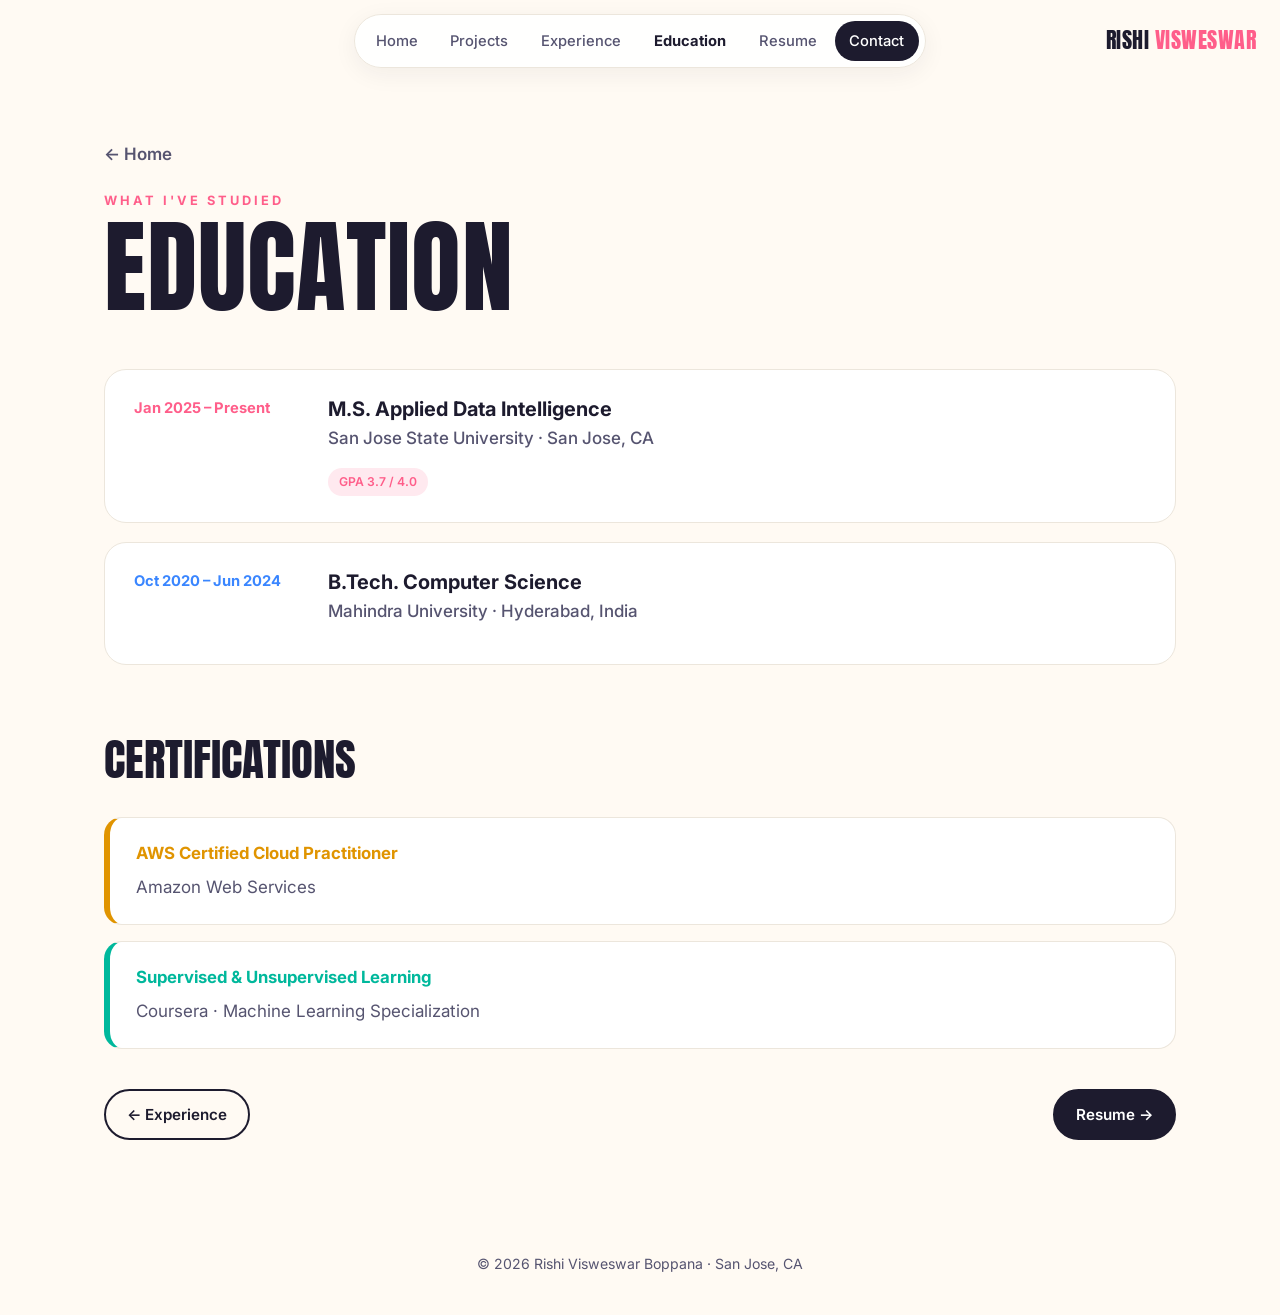
==== education.html @ 84bcfd7d "Add multi-page site: education, experience, project pages, shared styles and script Co-Authored-By: " ====
<!DOCTYPE html>
<html lang="en">
<head>
  <meta charset="UTF-8" />
  <meta name="viewport" content="width=device-width, initial-scale=1.0" />
  <title>Education · Rishi Visweswar</title>
  <link rel="preconnect" href="https://fonts.googleapis.com" />
  <link rel="preconnect" href="https://fonts.gstatic.com" crossorigin />
  <link href="https://fonts.googleapis.com/css2?family=Anton&family=Inter:wght@400;500;600;700&display=swap" rel="stylesheet" />
  <link rel="stylesheet" href="style.css" />
</head>
<body>
<main class="wrap">
  <section class="page-head">
    <a class="back" href="index.html">← Home</a>
    <p class="eyebrow">What I've studied</p>
    <h1 class="big">Education</h1>
  </section>

  <section class="sec" style="padding-top:1rem">
    <div class="tl">
      <article class="role c-pink fi">
        <div class="when">Jan 2025 – Present</div>
        <div>
          <h3>M.S. Applied Data Intelligence</h3>
          <p class="org">San Jose State University · San Jose, CA</p>
          <div class="chips"><span class="chip">GPA 3.7 / 4.0</span></div>
        </div>
      </article>
      <article class="role c-blue fi">
        <div class="when">Oct 2020 – Jun 2024</div>
        <div>
          <h3>B.Tech. Computer Science</h3>
          <p class="org">Mahindra University · Hyderabad, India</p>
        </div>
      </article>
    </div>
  </section>

  <section class="sec" style="padding-top:0">
    <h2 class="h2 fi" style="font-size:clamp(2rem,4vw,2.8rem)">Certifications</h2>
    <div class="blocks">
      <div class="block c-amber fi"><h3>AWS Certified Cloud Practitioner</h3><p>Amazon Web Services</p></div>
      <div class="block c-teal fi"><h3>Supervised &amp; Unsupervised Learning</h3><p>Coursera · Machine Learning Specialization</p></div>
    </div>
    <div class="next-row">
      <a class="btn btn-line" href="experience.html">← Experience</a>
      <a class="btn btn-dark" href="resume.html">Resume →</a>
    </div>
  </section>
</main>
<script src="site.js"></script>
</body>
</html>
---- style.css ----
*, *::before, *::after { box-sizing: border-box; margin: 0; padding: 0; }
:root {
  --bg: #fffaf3; --card: #ffffff; --ink: #1d1b2e; --sub: #565470; --line: #ece6dc;
  --violet: #6c5ce7; --violet-l: #efecff;
  --pink:   #ff5e8a; --pink-l:   #ffe9ef;
  --amber:  #ffb020; --amber-l:  #fff3da;
  --teal:   #00b89c; --teal-l:   #dcf7f1;
  --blue:   #3a86ff; --blue-l:   #e4efff;
  --green:  #22c55e;
  --display: 'Anton', 'Impact', sans-serif;
  --r: 22px;
}
html { scroll-behavior: smooth; }
body { font-family: 'Inter', system-ui, -apple-system, sans-serif; background: var(--bg); color: var(--ink); line-height: 1.65; font-size: 17px; -webkit-font-smoothing: antialiased; }
a { color: inherit; }
img { max-width: 100%; }
.wrap { max-width: 1120px; margin: 0 auto; padding: 0 1.5rem; }
:focus-visible { outline: 3px solid var(--violet); outline-offset: 3px; border-radius: 6px; }

/* ── Header ── */
.site-head { position: fixed; inset: 0 0 auto 0; z-index: 50; padding: 14px 1.5rem; display: flex; justify-content: center; pointer-events: none; }
.pill { pointer-events: auto; display: flex; align-items: center; gap: .25rem; background: rgba(255,255,255,.9); backdrop-filter: blur(14px); -webkit-backdrop-filter: blur(14px); border: 1px solid var(--line); border-radius: 999px; padding: 6px; box-shadow: 0 6px 24px rgba(29,27,46,.06); }
.pill a { text-decoration: none; font-size: .92rem; font-weight: 500; color: var(--sub); padding: .5rem .9rem; border-radius: 999px; white-space: nowrap; transition: background .2s, color .2s; }
.pill a:hover { background: var(--violet-l); color: var(--violet); }
.pill a.active { color: var(--ink); font-weight: 700; }
.pill .cta { background: var(--ink); color: #fff; display: inline-flex; align-items: center; gap: .5rem; }
.pill .cta:hover { background: var(--violet); color: #fff; }
.pill .dot { width: 8px; height: 8px; border-radius: 50%; background: var(--green); display: none; box-shadow: 0 0 0 0 rgba(34,197,94,.6); animation: ping 1.6s infinite; }
.scrolled .pill .cta { background: var(--green-bg, #eafbf0); color: #157a3a; }
.scrolled .pill .dot { display: inline-block; }
.brand { pointer-events: auto; position: absolute; right: 1.5rem; top: 50%; transform: translateY(-50%); font-family: var(--display); font-size: 1.35rem; letter-spacing: .5px; text-decoration: none; text-transform: uppercase; }
.brand span { color: var(--pink); }
@keyframes ping { 70% { box-shadow: 0 0 0 8px rgba(34,197,94,0); } 100% { box-shadow: 0 0 0 0 rgba(34,197,94,0); } }

/* ── Hero ── */
.hero { min-height: 100vh; min-height: 100svh; display: grid; grid-template-columns: 1fr auto 1fr; align-items: center; gap: 2rem; padding: 110px 0 60px; }
.big { font-family: var(--display); font-weight: 400; text-transform: uppercase; line-height: .9; font-size: clamp(3.5rem, 9vw, 8.5rem); letter-spacing: 1px; }
.hero-left { text-align: right; }
.hero-left .small { font-family: var(--display); font-size: clamp(1.2rem, 2vw, 1.7rem); text-transform: uppercase; letter-spacing: 1px; color: var(--sub); margin-bottom: .4rem; }
.hero-right .tag { margin-top: 1rem; color: var(--sub); max-width: 22rem; font-size: 1.02rem; }
.grad-text { background: linear-gradient(90deg, var(--violet), var(--pink)); -webkit-background-clip: text; background-clip: text; color: transparent; }
.hero-card { position: relative; width: clamp(220px, 24vw, 320px); aspect-ratio: 3/4; border-radius: 28px; background: linear-gradient(150deg, var(--violet) 0%, var(--pink) 60%, var(--amber) 100%); display: grid; place-items: center; box-shadow: 0 30px 60px -20px rgba(108,92,231,.45); }
.hero-card .mono { font-family: var(--display); color: #fff; font-size: clamp(5rem, 9vw, 8rem); line-height: 1; letter-spacing: 2px; }
.hero-card .orb { position: absolute; border-radius: 50%; }
.orb.o1 { width: 16px; height: 16px; background: var(--teal); top: 22%; left: -8px; }
.orb.o2 { width: 22px; height: 22px; background: var(--blue); top: 12%; right: 14%; opacity: .9; }
.hi { position: absolute; left: -38px; bottom: -34px; width: 104px; height: 104px; border-radius: 50%; background: var(--amber); color: var(--ink); display: grid; place-items: center; font-size: 2.1rem; font-weight: 600; box-shadow: 0 12px 30px rgba(255,176,32,.45); animation: bob 3s ease-in-out infinite; }
@keyframes bob { 50% { transform: translateY(-8px) rotate(-6deg); } }
.hero-btns { display: flex; gap: .7rem; flex-wrap: wrap; margin-top: 1.5rem; }
.btn { display: inline-flex; align-items: center; gap: .45rem; padding: .7rem 1.3rem; border-radius: 999px; font-weight: 600; font-size: .95rem; text-decoration: none; border: 2px solid var(--ink); transition: transform .2s, background .2s, color .2s; }
.btn:hover { transform: translateY(-2px); }
.btn-dark { background: var(--ink); color: #fff; }
.btn-dark:hover { background: var(--violet); border-color: var(--violet); }
.btn-line { background: transparent; }
.btn-line:hover { background: var(--ink); color: #fff; }

/* ── Sections ── */
.sec { padding: 4.5rem 0; }
.eyebrow { font-weight: 700; font-size: .8rem; letter-spacing: 3px; text-transform: uppercase; color: var(--pink); margin-bottom: .6rem; }
.h2 { font-family: var(--display); font-weight: 400; text-transform: uppercase; font-size: clamp(2.4rem, 5vw, 3.6rem); line-height: 1; margin-bottom: 2.2rem; }

/* ── Project cards ── */
.proj-grid { display: grid; grid-template-columns: repeat(auto-fit, minmax(300px, 1fr)); gap: 1.2rem; }
.pcard { --c: var(--violet); --cl: var(--violet-l); position: relative; display: flex; flex-direction: column; text-decoration: none; background: var(--card); border: 1px solid var(--line); border-radius: var(--r); padding: 1.6rem; overflow: hidden; transition: transform .25s, box-shadow .25s, border-color .25s; }
.pcard::before { content: ''; position: absolute; inset: 0 0 auto 0; height: 6px; background: var(--c, var(--violet)); }
.pcard:hover { transform: translateY(-5px); border-color: var(--c); box-shadow: 0 18px 40px -18px var(--c); }
.pcard .num { font-family: var(--display); font-size: 2.6rem; line-height: 1; color: var(--c); }
.pcard h3 { font-size: 1.2rem; line-height: 1.3; margin: .7rem 0 .45rem; }
.pcard p { color: var(--sub); font-size: .95rem; flex: 1; }
.pcard .more { margin-top: 1.1rem; font-weight: 600; font-size: .9rem; color: var(--c); }
.pcard:hover .more { text-decoration: underline; }
.c-violet { --c: var(--violet); --cl: var(--violet-l); }
.c-pink   { --c: var(--pink);   --cl: var(--pink-l); }
.c-amber  { --c: #e09400;       --cl: var(--amber-l); }
.c-teal   { --c: var(--teal);   --cl: var(--teal-l); }
.c-blue   { --c: var(--blue);   --cl: var(--blue-l); }
.chips { display: flex; flex-wrap: wrap; gap: .4rem; margin-top: 1rem; }
.chip { font-size: .76rem; font-weight: 600; padding: .25rem .7rem; border-radius: 999px; background: var(--cl, var(--violet-l)); color: var(--c, var(--violet)); }

/* ── Big tiles (Experience / Education) ── */
.tiles { display: grid; grid-template-columns: repeat(auto-fit, minmax(280px, 1fr)); gap: 1.2rem; }
.tile { display: flex; justify-content: space-between; align-items: flex-end; min-height: 200px; padding: 1.8rem; border-radius: var(--r); text-decoration: none; color: #fff; transition: transform .25s; }
.tile:hover { transform: translateY(-5px) rotate(-.5deg); }
.tile .t { font-family: var(--display); font-size: clamp(2.2rem, 4vw, 3rem); text-transform: uppercase; line-height: 1; }
.tile .s { opacity: .9; font-size: .95rem; margin-top: .4rem; }
.tile .arrow { font-size: 2rem; line-height: 1; }
.tile-exp { background: linear-gradient(135deg, var(--teal), var(--blue)); }
.tile-edu { background: linear-gradient(135deg, var(--amber), var(--pink)); }

/* ── Contact strip ── */
.contact { background: var(--ink); color: #fff; border-radius: 28px; padding: clamp(2rem, 5vw, 3.5rem); display: flex; flex-wrap: wrap; gap: 1.5rem; align-items: center; justify-content: space-between; }
.contact .big { font-size: clamp(2.2rem, 5vw, 3.6rem); }
.contact .btn { border-color: #fff; color: #fff; }
.contact .btn:hover { background: #fff; color: var(--ink); }
.contact .btn-amber { background: var(--amber); border-color: var(--amber); color: var(--ink); }

footer { text-align: center; color: var(--sub); font-size: .88rem; padding: 2.5rem 1rem; }

/* ── Inner pages ── */
.page-head { padding: 140px 0 2.5rem; }
.page-head .big { font-size: clamp(3rem, 8vw, 6.5rem); }
.page-head .lead { color: var(--sub); font-size: 1.1rem; max-width: 42rem; margin-top: 1rem; }
.back { display: inline-block; margin-bottom: 1.4rem; text-decoration: none; font-weight: 600; color: var(--sub); }
.back:hover { color: var(--violet); }
.meta { display: flex; flex-wrap: wrap; gap: .5rem; margin-top: 1.2rem; }
.meta span { background: var(--card); border: 1px solid var(--line); border-radius: 999px; padding: .35rem .9rem; font-size: .88rem; font-weight: 500; }
.blocks { display: grid; gap: 1rem; }
.block { background: var(--card); border: 1px solid var(--line); border-left: 6px solid var(--c, var(--violet)); border-radius: 18px; padding: 1.4rem 1.6rem; }
.block h3 { font-size: 1.05rem; margin-bottom: .35rem; color: var(--c, var(--violet)); }
.block p { color: var(--sub); }
.next-row { display: flex; justify-content: space-between; flex-wrap: wrap; gap: 1rem; margin-top: 2.5rem; }

/* Timeline (experience) */
.tl { display: grid; gap: 1.2rem; }
.role { background: var(--card); border: 1px solid var(--line); border-radius: var(--r); padding: 1.6rem 1.8rem; display: grid; grid-template-columns: 170px 1fr; gap: 1.5rem; }
.role .when { font-weight: 700; color: var(--c, var(--violet)); font-size: .92rem; }
.role h3 { font-size: 1.25rem; line-height: 1.3; }
.role .org { color: var(--sub); font-weight: 500; margin: .15rem 0 .8rem; }
.role ul { list-style: none; display: grid; gap: .45rem; }
.role li { position: relative; padding-left: 1.2rem; color: var(--sub); font-size: .97rem; }
.role li::before { content: ''; position: absolute; left: 0; top: .62em; width: 7px; height: 7px; border-radius: 50%; background: var(--c, var(--violet)); }

/* Fade in */
.fi { opacity: 0; transform: translateY(18px); transition: opacity .6s ease, transform .6s ease; }
.fi.vis { opacity: 1; transform: none; }

/* ── Responsive ── */
@media (max-width: 900px) {
  .hero { grid-template-columns: 1fr; justify-items: center; text-align: center; gap: 2.5rem; padding-top: 140px; }
  .hero-left, .hero-right { text-align: center; }
  .hero-right .tag { margin-inline: auto; }
  .hero-btns { justify-content: center; }
  .hero-card { order: -1; }
}
@media (max-width: 760px) {
  .site-head { flex-direction: column; align-items: stretch; gap: 8px; padding: 10px .75rem; background: rgba(255,250,243,.92); backdrop-filter: blur(12px); -webkit-backdrop-filter: blur(12px); pointer-events: auto; }
  .brand { position: static; transform: none; align-self: flex-end; font-size: 1.15rem; }
  .pill { overflow-x: auto; scrollbar-width: none; justify-content: space-between; }
  .pill::-webkit-scrollbar { display: none; }
  .pill a { padding: .45rem .6rem; font-size: .84rem; }
  .pill a:first-child { display: none; }
  .page-head { padding-top: 150px; }
  .role { grid-template-columns: 1fr; gap: .4rem; }
  body { font-size: 16px; }
}
@media (prefers-reduced-motion: reduce) {
  *, *::before, *::after { animation: none !important; transition: none !important; }
  .fi { opacity: 1; transform: none; }
  html { scroll-behavior: auto; }
}
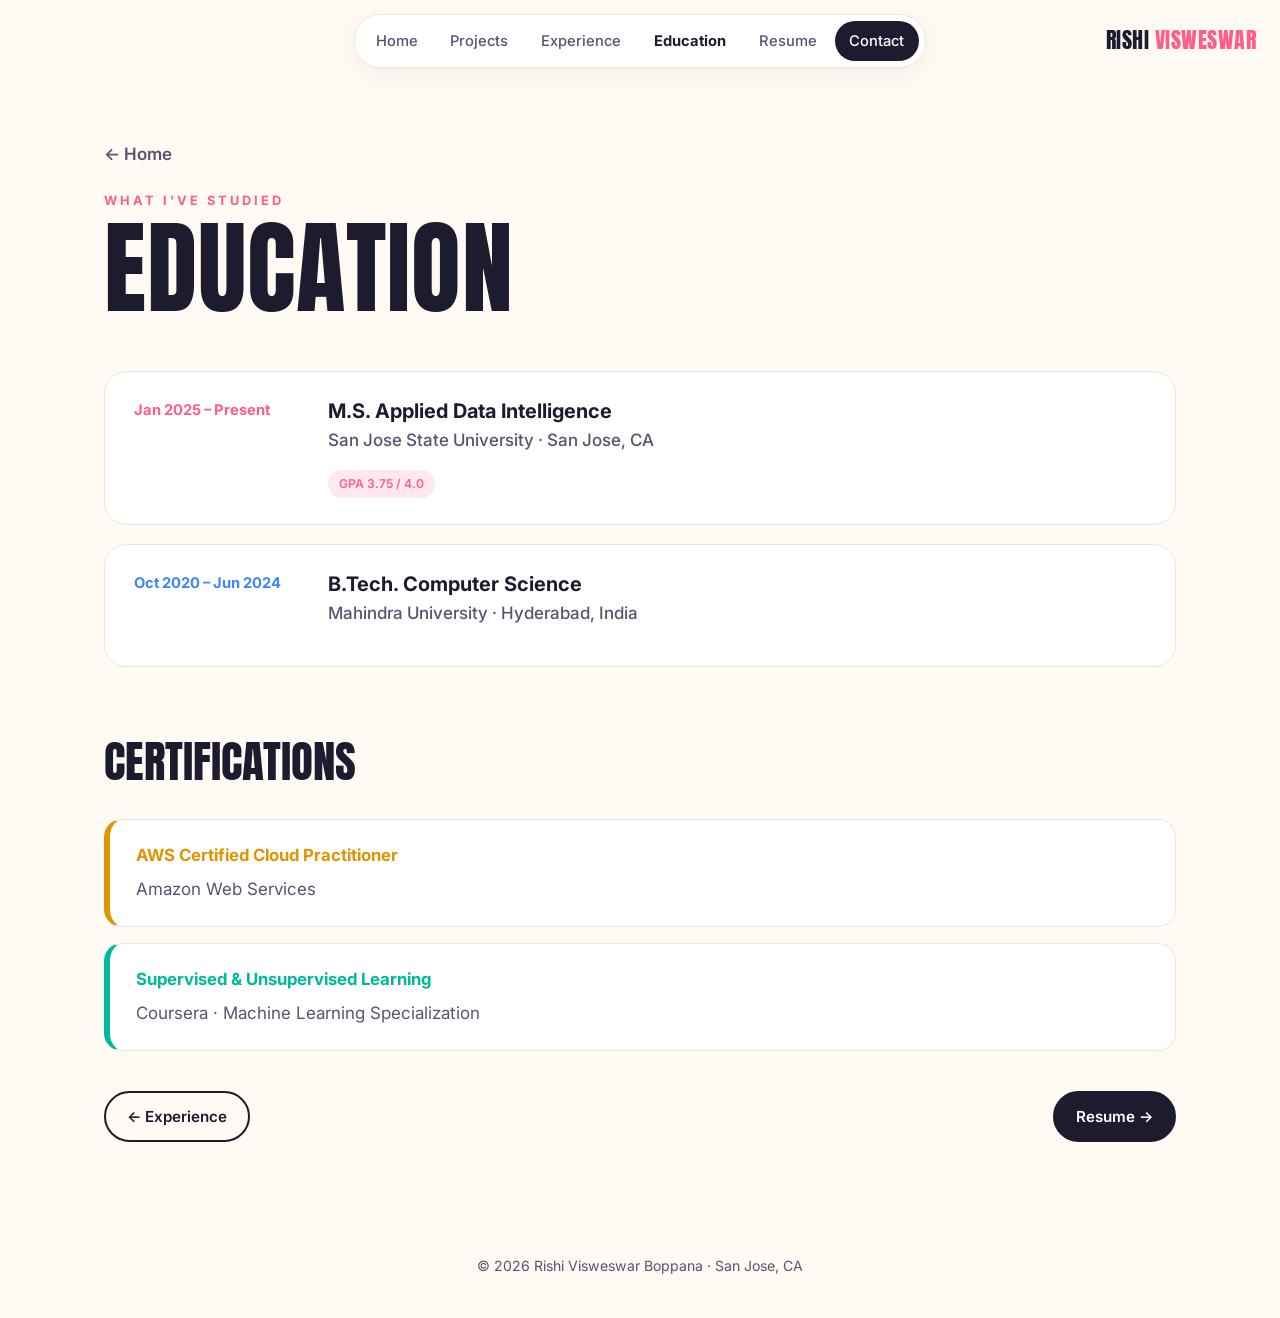
==== commit 2503e618: "Profile card hero, GPA 3.75, photo framing Co-Authored-By: Claude Opus 5.5 <noreply@anthropic.com>" ====
--- a/education.html
+++ b/education.html
@@ -24,7 +24,7 @@
         <div>
           <h3>M.S. Applied Data Intelligence</h3>
           <p class="org">San Jose State University · San Jose, CA</p>
-          <div class="chips"><span class="chip">GPA 3.7 / 4.0</span></div>
+          <div class="chips"><span class="chip">GPA 3.75 / 4.0</span></div>
         </div>
       </article>
       <article class="role c-blue fi">
--- a/style.css
+++ b/style.css
@@ -33,19 +33,29 @@
 @keyframes ping { 70% { box-shadow: 0 0 0 8px rgba(34,197,94,0); } 100% { box-shadow: 0 0 0 0 rgba(34,197,94,0); } }
 
 /* ── Hero ── */
-.hero { min-height: 100vh; min-height: 100svh; display: grid; grid-template-columns: 1fr auto 1fr; align-items: center; gap: 2rem; padding: 110px 0 60px; }
-.big { font-family: var(--display); font-weight: 400; text-transform: uppercase; line-height: .9; font-size: clamp(3.5rem, 9vw, 8.5rem); letter-spacing: 1px; }
-.hero-left { text-align: right; }
-.hero-left .small { font-family: var(--display); font-size: clamp(1.2rem, 2vw, 1.7rem); text-transform: uppercase; letter-spacing: 1px; color: var(--sub); margin-bottom: .4rem; }
-.hero-right .tag { margin-top: 1rem; color: var(--sub); max-width: 22rem; font-size: 1.02rem; }
-.grad-text { background: linear-gradient(90deg, var(--violet), var(--pink)); -webkit-background-clip: text; background-clip: text; color: transparent; }
-.hero-card { position: relative; width: clamp(220px, 24vw, 320px); aspect-ratio: 3/4; border-radius: 28px; background: linear-gradient(150deg, var(--violet) 0%, var(--pink) 60%, var(--amber) 100%); display: grid; place-items: center; box-shadow: 0 30px 60px -20px rgba(108,92,231,.45); }
-.hero-card .mono { font-family: var(--display); color: #fff; font-size: clamp(5rem, 9vw, 8rem); line-height: 1; letter-spacing: 2px; }
-.hero-card .orb { position: absolute; border-radius: 50%; }
-.orb.o1 { width: 16px; height: 16px; background: var(--teal); top: 22%; left: -8px; }
-.orb.o2 { width: 22px; height: 22px; background: var(--blue); top: 12%; right: 14%; opacity: .9; }
-.hi { position: absolute; left: -38px; bottom: -34px; width: 104px; height: 104px; border-radius: 50%; background: var(--amber); color: var(--ink); display: grid; place-items: center; font-size: 2.1rem; font-weight: 600; box-shadow: 0 12px 30px rgba(255,176,32,.45); animation: bob 3s ease-in-out infinite; }
-@keyframes bob { 50% { transform: translateY(-8px) rotate(-6deg); } }
+.hero { min-height: 100vh; min-height: 100svh; display: grid; grid-template-columns: minmax(300px, 380px) 1fr; align-items: center; gap: clamp(2rem, 6vw, 5rem); padding: 96px 0 40px; }
+.big { font-family: var(--display); font-weight: 400; text-transform: uppercase; line-height: .92; font-size: clamp(3.2rem, 8vw, 7.5rem); letter-spacing: 1px; }
+.small { font-family: var(--display); font-size: clamp(1.1rem, 1.8vw, 1.5rem); text-transform: uppercase; letter-spacing: 1px; color: var(--pink); margin-bottom: .6rem; }
+.hero-right .tag { margin-top: 1.4rem; color: var(--sub); max-width: 30rem; font-size: 1.08rem; }
+.grad-text { background: linear-gradient(90deg, var(--violet), var(--pink), var(--amber)); -webkit-background-clip: text; background-clip: text; color: transparent; }
+.profile { background: var(--card); border: 1px solid var(--line); border-radius: 28px; padding: 1.6rem; box-shadow: 0 30px 60px -30px rgba(108,92,231,.35); }
+.photo { position: relative; aspect-ratio: 5/4; border-radius: 22px; background: linear-gradient(150deg, var(--violet) 0%, var(--pink) 60%, var(--amber) 100%); display: grid; place-items: center; margin-bottom: 1.3rem; }
+.photo .mono { font-family: var(--display); color: #fff; font-size: 6rem; line-height: 1; letter-spacing: 2px; }
+.photo img { position: absolute; inset: 0; width: 100%; height: 100%; object-fit: cover; object-position: center 25%; border-radius: inherit; }
+.hi { position: absolute; right: -18px; bottom: -18px; width: 78px; height: 78px; border-radius: 50%; background: var(--amber); color: var(--ink); display: grid; place-items: center; font-size: 1.45rem; font-weight: 600; box-shadow: 0 10px 24px rgba(255,176,32,.45); animation: bob 3s ease-in-out infinite; }
+@keyframes bob { 50% { transform: translateY(-6px) rotate(-6deg); } }
+.p-name { font-family: var(--display); font-weight: 400; text-transform: uppercase; font-size: 2.1rem; line-height: 1; letter-spacing: .5px; }
+.p-name span { color: var(--pink); }
+.p-about { color: var(--sub); font-size: .95rem; margin: .6rem 0 1rem; }
+.school { display: flex; align-items: center; gap: .75rem; font-size: .9rem; line-height: 1.4; color: var(--sub); padding: .8rem; background: var(--blue-l); border-radius: 14px; }
+.school strong { color: var(--ink); }
+.school img { width: 44px; height: 44px; object-fit: contain; flex-shrink: 0; }
+.gpa { display: inline-block; margin-top: .8rem; font-weight: 700; font-size: .85rem; color: #157a3a; background: #e3f9ea; padding: .3rem .85rem; border-radius: 999px; }
+.contact-list { list-style: none; margin-top: 1.1rem; padding-top: 1rem; border-top: 1px dashed var(--line); display: grid; gap: .5rem; font-size: .9rem; }
+.contact-list li { display: flex; align-items: center; gap: .6rem; color: var(--sub); min-width: 0; }
+.contact-list li > span { width: 28px; height: 28px; flex-shrink: 0; border-radius: 8px; background: var(--violet-l); color: var(--violet); display: grid; place-items: center; font-size: .78rem; font-weight: 700; }
+.contact-list a { color: var(--ink); text-decoration: none; font-weight: 500; overflow-wrap: anywhere; }
+.contact-list a:hover { color: var(--violet); text-decoration: underline; }
 .hero-btns { display: flex; gap: .7rem; flex-wrap: wrap; margin-top: 1.5rem; }
 .btn { display: inline-flex; align-items: center; gap: .45rem; padding: .7rem 1.3rem; border-radius: 999px; font-weight: 600; font-size: .95rem; text-decoration: none; border: 2px solid var(--ink); transition: transform .2s, background .2s, color .2s; }
 .btn:hover { transform: translateY(-2px); }
@@ -126,11 +136,11 @@
 
 /* ── Responsive ── */
 @media (max-width: 900px) {
-  .hero { grid-template-columns: 1fr; justify-items: center; text-align: center; gap: 2.5rem; padding-top: 140px; }
-  .hero-left, .hero-right { text-align: center; }
+  .hero { grid-template-columns: 1fr; padding-top: 130px; gap: 2.5rem; }
+  .profile { max-width: 420px; width: 100%; margin: 0 auto; }
+  .hero-right { text-align: center; }
   .hero-right .tag { margin-inline: auto; }
   .hero-btns { justify-content: center; }
-  .hero-card { order: -1; }
 }
 @media (max-width: 760px) {
   .site-head { flex-direction: column; align-items: stretch; gap: 8px; padding: 10px .75rem; background: rgba(255,250,243,.92); backdrop-filter: blur(12px); -webkit-backdrop-filter: blur(12px); pointer-events: auto; }
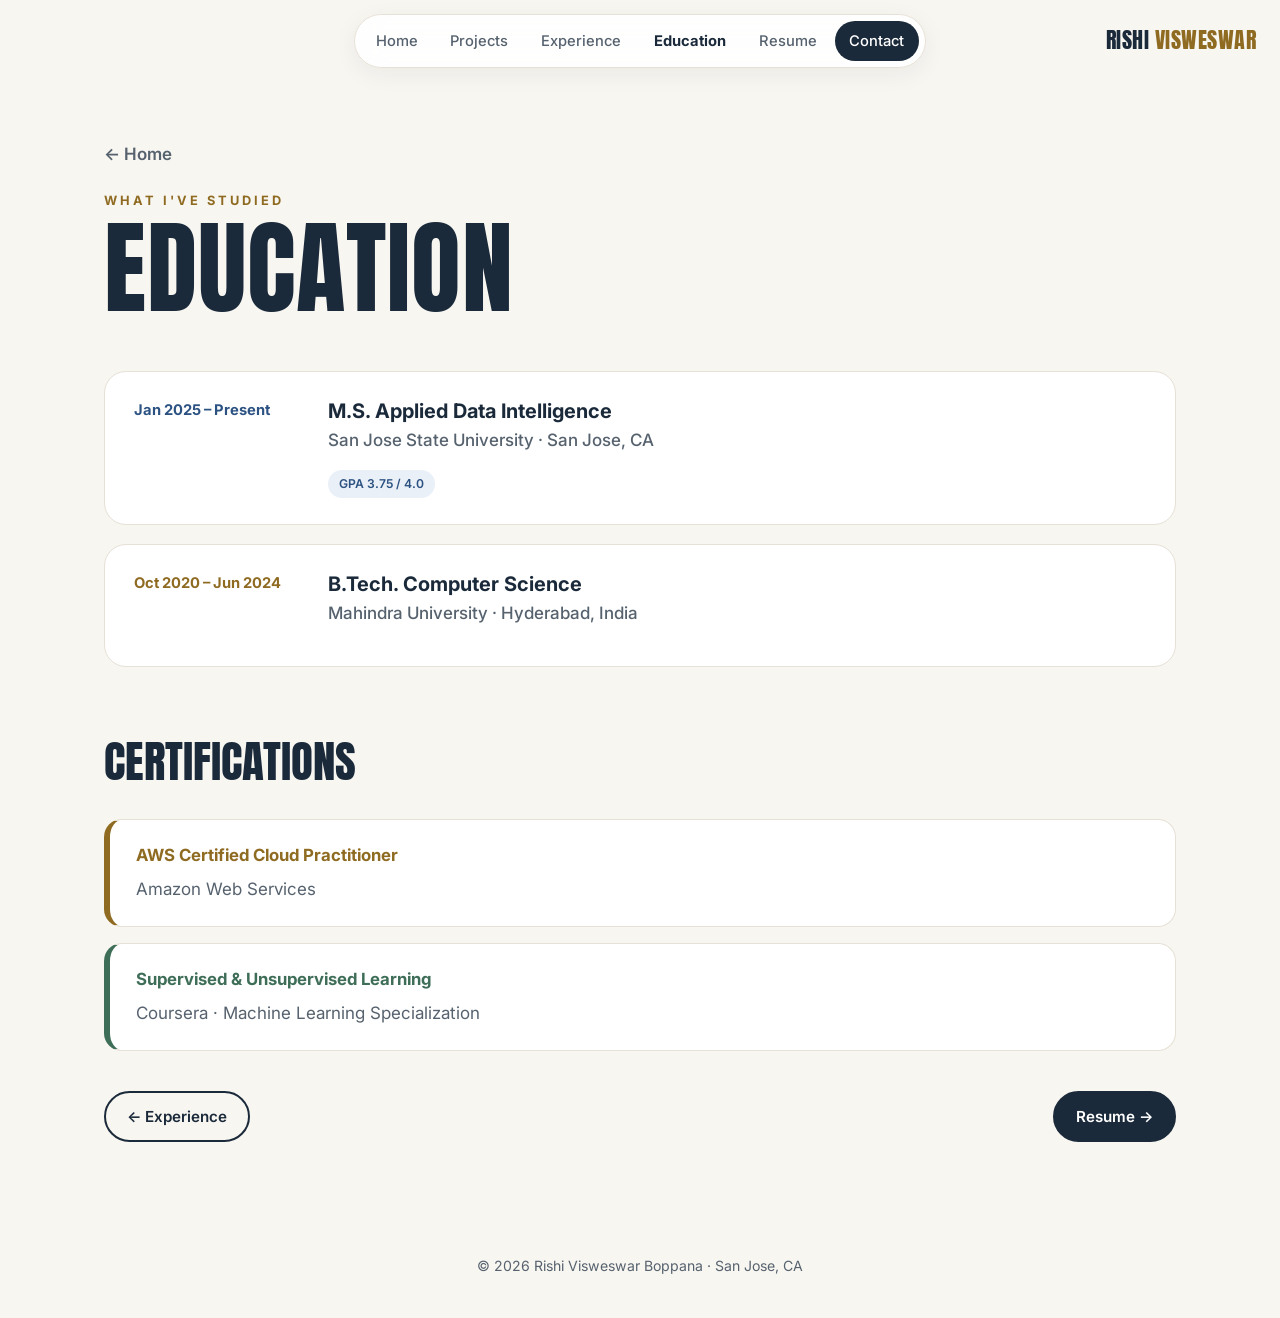
==== commit ebab5b35: "Blue/gold/green palette, profile card hero with experience timeline, add PlantLens and GridFlex proj" ====
--- a/education.html
+++ b/education.html
@@ -19,7 +19,7 @@
 
   <section class="sec" style="padding-top:1rem">
     <div class="tl">
-      <article class="role c-pink fi">
+      <article class="role c-blue fi">
         <div class="when">Jan 2025 – Present</div>
         <div>
           <h3>M.S. Applied Data Intelligence</h3>
@@ -27,7 +27,7 @@
           <div class="chips"><span class="chip">GPA 3.75 / 4.0</span></div>
         </div>
       </article>
-      <article class="role c-blue fi">
+      <article class="role c-gold fi">
         <div class="when">Oct 2020 – Jun 2024</div>
         <div>
           <h3>B.Tech. Computer Science</h3>
@@ -40,8 +40,8 @@
   <section class="sec" style="padding-top:0">
     <h2 class="h2 fi" style="font-size:clamp(2rem,4vw,2.8rem)">Certifications</h2>
     <div class="blocks">
-      <div class="block c-amber fi"><h3>AWS Certified Cloud Practitioner</h3><p>Amazon Web Services</p></div>
-      <div class="block c-teal fi"><h3>Supervised &amp; Unsupervised Learning</h3><p>Coursera · Machine Learning Specialization</p></div>
+      <div class="block c-gold fi"><h3>AWS Certified Cloud Practitioner</h3><p>Amazon Web Services</p></div>
+      <div class="block c-green fi"><h3>Supervised &amp; Unsupervised Learning</h3><p>Coursera · Machine Learning Specialization</p></div>
     </div>
     <div class="next-row">
       <a class="btn btn-line" href="experience.html">← Experience</a>
--- a/style.css
+++ b/style.css
@@ -1,12 +1,10 @@
 *, *::before, *::after { box-sizing: border-box; margin: 0; padding: 0; }
 :root {
-  --bg: #fffaf3; --card: #ffffff; --ink: #1d1b2e; --sub: #565470; --line: #ece6dc;
-  --violet: #6c5ce7; --violet-l: #efecff;
-  --pink:   #ff5e8a; --pink-l:   #ffe9ef;
-  --amber:  #ffb020; --amber-l:  #fff3da;
-  --teal:   #00b89c; --teal-l:   #dcf7f1;
-  --blue:   #3a86ff; --blue-l:   #e4efff;
-  --green:  #22c55e;
+  /* Three muted hues only: blue = trust, gold = grandeur, green = calm */
+  --bg: #f8f6f1; --card: #ffffff; --ink: #1b2a3a; --sub: #56626e; --line: #e6e1d6;
+  --blue:  #2c5282; --blue-l:  #eaf0f7;
+  --gold:  #8f6b22; --gold-l:  #f5eedd; --gold-soft: #c8a45c;
+  --green: #3f6e58; --green-l: #e8f0eb;
   --display: 'Anton', 'Impact', sans-serif;
   --r: 22px;
 }
@@ -15,94 +13,101 @@
 a { color: inherit; }
 img { max-width: 100%; }
 .wrap { max-width: 1120px; margin: 0 auto; padding: 0 1.5rem; }
-:focus-visible { outline: 3px solid var(--violet); outline-offset: 3px; border-radius: 6px; }
+:focus-visible { outline: 3px solid var(--blue); outline-offset: 3px; border-radius: 6px; }
 
 /* ── Header ── */
 .site-head { position: fixed; inset: 0 0 auto 0; z-index: 50; padding: 14px 1.5rem; display: flex; justify-content: center; pointer-events: none; }
-.pill { pointer-events: auto; display: flex; align-items: center; gap: .25rem; background: rgba(255,255,255,.9); backdrop-filter: blur(14px); -webkit-backdrop-filter: blur(14px); border: 1px solid var(--line); border-radius: 999px; padding: 6px; box-shadow: 0 6px 24px rgba(29,27,46,.06); }
+.pill { pointer-events: auto; display: flex; align-items: center; gap: .25rem; background: rgba(255,255,255,.9); backdrop-filter: blur(14px); -webkit-backdrop-filter: blur(14px); border: 1px solid var(--line); border-radius: 999px; padding: 6px; box-shadow: 0 6px 24px rgba(27,42,58,.06); }
 .pill a { text-decoration: none; font-size: .92rem; font-weight: 500; color: var(--sub); padding: .5rem .9rem; border-radius: 999px; white-space: nowrap; transition: background .2s, color .2s; }
-.pill a:hover { background: var(--violet-l); color: var(--violet); }
+.pill a:hover { background: var(--blue-l); color: var(--blue); }
 .pill a.active { color: var(--ink); font-weight: 700; }
 .pill .cta { background: var(--ink); color: #fff; display: inline-flex; align-items: center; gap: .5rem; }
-.pill .cta:hover { background: var(--violet); color: #fff; }
-.pill .dot { width: 8px; height: 8px; border-radius: 50%; background: var(--green); display: none; box-shadow: 0 0 0 0 rgba(34,197,94,.6); animation: ping 1.6s infinite; }
-.scrolled .pill .cta { background: var(--green-bg, #eafbf0); color: #157a3a; }
+.pill .cta:hover { background: var(--blue); color: #fff; }
+.pill .dot { width: 8px; height: 8px; border-radius: 50%; background: var(--green); display: none; box-shadow: 0 0 0 0 rgba(63,110,88,.5); animation: ping 1.6s infinite; }
+.scrolled .pill .cta { background: var(--green-l); color: var(--green); }
 .scrolled .pill .dot { display: inline-block; }
 .brand { pointer-events: auto; position: absolute; right: 1.5rem; top: 50%; transform: translateY(-50%); font-family: var(--display); font-size: 1.35rem; letter-spacing: .5px; text-decoration: none; text-transform: uppercase; }
-.brand span { color: var(--pink); }
-@keyframes ping { 70% { box-shadow: 0 0 0 8px rgba(34,197,94,0); } 100% { box-shadow: 0 0 0 0 rgba(34,197,94,0); } }
+.brand span { color: var(--gold); }
+@keyframes ping { 70% { box-shadow: 0 0 0 8px rgba(63,110,88,0); } 100% { box-shadow: 0 0 0 0 rgba(63,110,88,0); } }
 
 /* ── Hero ── */
-.hero { min-height: 100vh; min-height: 100svh; display: grid; grid-template-columns: minmax(300px, 380px) 1fr; align-items: center; gap: clamp(2rem, 6vw, 5rem); padding: 96px 0 40px; }
+/* hero is wider than .wrap so the profile card sits further left */
+.hero { width: min(1360px, calc(100vw - 3rem)); margin-left: calc(50% - min(680px, 50vw - 1.5rem)); min-height: 100vh; min-height: 100svh; display: grid; grid-template-columns: minmax(300px, 380px) 1fr; align-items: center; gap: clamp(2rem, 6vw, 5rem); padding: 96px 0 40px; }
 .big { font-family: var(--display); font-weight: 400; text-transform: uppercase; line-height: .92; font-size: clamp(3.2rem, 8vw, 7.5rem); letter-spacing: 1px; }
-.small { font-family: var(--display); font-size: clamp(1.1rem, 1.8vw, 1.5rem); text-transform: uppercase; letter-spacing: 1px; color: var(--pink); margin-bottom: .6rem; }
-.hero-right .tag { margin-top: 1.4rem; color: var(--sub); max-width: 30rem; font-size: 1.08rem; }
-.grad-text { background: linear-gradient(90deg, var(--violet), var(--pink), var(--amber)); -webkit-background-clip: text; background-clip: text; color: transparent; }
-.profile { background: var(--card); border: 1px solid var(--line); border-radius: 28px; padding: 1.6rem; box-shadow: 0 30px 60px -30px rgba(108,92,231,.35); }
-.photo { position: relative; aspect-ratio: 5/4; border-radius: 22px; background: linear-gradient(150deg, var(--violet) 0%, var(--pink) 60%, var(--amber) 100%); display: grid; place-items: center; margin-bottom: 1.3rem; }
+.grad-text { background: linear-gradient(90deg, var(--gold), var(--gold-soft)); -webkit-background-clip: text; background-clip: text; color: transparent; }
+.profile { background: var(--card); border: 1px solid var(--line); border-radius: 28px; padding: 1.6rem; box-shadow: 0 30px 60px -30px rgba(44,82,130,.22); }
+.photo { position: relative; aspect-ratio: 5/4; border-radius: 22px; background: linear-gradient(150deg, #3b6a9e 0%, var(--blue) 50%, #1f3d63 100%); display: grid; place-items: center; margin-bottom: 1.3rem; }
 .photo .mono { font-family: var(--display); color: #fff; font-size: 6rem; line-height: 1; letter-spacing: 2px; }
 .photo img { position: absolute; inset: 0; width: 100%; height: 100%; object-fit: cover; object-position: center 25%; border-radius: inherit; }
-.hi { position: absolute; right: -18px; bottom: -18px; width: 78px; height: 78px; border-radius: 50%; background: var(--amber); color: var(--ink); display: grid; place-items: center; font-size: 1.45rem; font-weight: 600; box-shadow: 0 10px 24px rgba(255,176,32,.45); animation: bob 3s ease-in-out infinite; }
+.hi { position: absolute; right: -18px; bottom: -18px; width: 78px; height: 78px; border-radius: 50%; background: var(--gold-soft); color: var(--ink); display: grid; place-items: center; font-size: 1.45rem; font-weight: 600; box-shadow: 0 10px 24px rgba(200,164,92,.35); animation: bob 3s ease-in-out infinite; }
+.hero-right .big { font-size: clamp(3rem, 6.5vw, 6.2rem); }
+.xp { list-style: none; margin-top: 2.2rem; position: relative; display: grid; gap: 1.3rem; padding-left: 1.8rem; }
+.xp::before { content: ''; position: absolute; left: 6px; top: 8px; bottom: 8px; width: 2px; background: linear-gradient(var(--blue), var(--gold-soft), var(--green)); border-radius: 2px; }
+.xp li { position: relative; display: grid; line-height: 1.35; }
+.xp li::before { content: ''; position: absolute; left: calc(-1.8rem + 0px); top: .3rem; width: 14px; height: 14px; border-radius: 50%; background: var(--c); box-shadow: 0 0 0 4px var(--bg); }
+.xp .when { font-size: .8rem; font-weight: 700; color: var(--c); letter-spacing: .3px; }
+.xp strong { font-size: 1.08rem; }
+.xp .org { font-size: .9rem; color: var(--sub); }
+.xp-more { display: inline-block; margin-top: 1.4rem; font-weight: 600; color: var(--blue); text-decoration: none; }
+.xp-more:hover { text-decoration: underline; }
 @keyframes bob { 50% { transform: translateY(-6px) rotate(-6deg); } }
 .p-name { font-family: var(--display); font-weight: 400; text-transform: uppercase; font-size: 2.1rem; line-height: 1; letter-spacing: .5px; }
-.p-name span { color: var(--pink); }
+.p-name span { color: var(--gold); }
 .p-about { color: var(--sub); font-size: .95rem; margin: .6rem 0 1rem; }
 .school { display: flex; align-items: center; gap: .75rem; font-size: .9rem; line-height: 1.4; color: var(--sub); padding: .8rem; background: var(--blue-l); border-radius: 14px; }
 .school strong { color: var(--ink); }
 .school img { width: 44px; height: 44px; object-fit: contain; flex-shrink: 0; }
-.gpa { display: inline-block; margin-top: .8rem; font-weight: 700; font-size: .85rem; color: #157a3a; background: #e3f9ea; padding: .3rem .85rem; border-radius: 999px; }
+.gpa { display: inline-block; margin-top: .8rem; font-weight: 700; font-size: .85rem; color: var(--green); background: var(--green-l); padding: .3rem .85rem; border-radius: 999px; }
 .contact-list { list-style: none; margin-top: 1.1rem; padding-top: 1rem; border-top: 1px dashed var(--line); display: grid; gap: .5rem; font-size: .9rem; }
 .contact-list li { display: flex; align-items: center; gap: .6rem; color: var(--sub); min-width: 0; }
-.contact-list li > span { width: 28px; height: 28px; flex-shrink: 0; border-radius: 8px; background: var(--violet-l); color: var(--violet); display: grid; place-items: center; font-size: .78rem; font-weight: 700; }
+.contact-list li > span { width: 28px; height: 28px; flex-shrink: 0; border-radius: 8px; background: var(--blue-l); color: var(--blue); display: grid; place-items: center; font-size: .78rem; font-weight: 700; }
 .contact-list a { color: var(--ink); text-decoration: none; font-weight: 500; overflow-wrap: anywhere; }
-.contact-list a:hover { color: var(--violet); text-decoration: underline; }
+.contact-list a:hover { color: var(--blue); text-decoration: underline; }
 .hero-btns { display: flex; gap: .7rem; flex-wrap: wrap; margin-top: 1.5rem; }
 .btn { display: inline-flex; align-items: center; gap: .45rem; padding: .7rem 1.3rem; border-radius: 999px; font-weight: 600; font-size: .95rem; text-decoration: none; border: 2px solid var(--ink); transition: transform .2s, background .2s, color .2s; }
 .btn:hover { transform: translateY(-2px); }
 .btn-dark { background: var(--ink); color: #fff; }
-.btn-dark:hover { background: var(--violet); border-color: var(--violet); }
+.btn-dark:hover { background: var(--blue); border-color: var(--blue); }
 .btn-line { background: transparent; }
 .btn-line:hover { background: var(--ink); color: #fff; }
 
 /* ── Sections ── */
 .sec { padding: 4.5rem 0; }
-.eyebrow { font-weight: 700; font-size: .8rem; letter-spacing: 3px; text-transform: uppercase; color: var(--pink); margin-bottom: .6rem; }
+.eyebrow { font-weight: 700; font-size: .8rem; letter-spacing: 3px; text-transform: uppercase; color: var(--gold); margin-bottom: .6rem; }
 .h2 { font-family: var(--display); font-weight: 400; text-transform: uppercase; font-size: clamp(2.4rem, 5vw, 3.6rem); line-height: 1; margin-bottom: 2.2rem; }
 
 /* ── Project cards ── */
 .proj-grid { display: grid; grid-template-columns: repeat(auto-fit, minmax(300px, 1fr)); gap: 1.2rem; }
-.pcard { --c: var(--violet); --cl: var(--violet-l); position: relative; display: flex; flex-direction: column; text-decoration: none; background: var(--card); border: 1px solid var(--line); border-radius: var(--r); padding: 1.6rem; overflow: hidden; transition: transform .25s, box-shadow .25s, border-color .25s; }
-.pcard::before { content: ''; position: absolute; inset: 0 0 auto 0; height: 6px; background: var(--c, var(--violet)); }
-.pcard:hover { transform: translateY(-5px); border-color: var(--c); box-shadow: 0 18px 40px -18px var(--c); }
+.pcard { --c: var(--blue); --cl: var(--blue-l); position: relative; display: flex; flex-direction: column; text-decoration: none; background: var(--card); border: 1px solid var(--line); border-radius: var(--r); padding: 1.6rem; overflow: hidden; transition: transform .25s, box-shadow .25s, border-color .25s; }
+.pcard::before { content: ''; position: absolute; inset: 0 0 auto 0; height: 6px; background: var(--c, var(--blue)); }
+.pcard:hover { transform: translateY(-5px); border-color: var(--c); box-shadow: 0 18px 40px -24px var(--c); }
 .pcard .num { font-family: var(--display); font-size: 2.6rem; line-height: 1; color: var(--c); }
 .pcard h3 { font-size: 1.2rem; line-height: 1.3; margin: .7rem 0 .45rem; }
 .pcard p { color: var(--sub); font-size: .95rem; flex: 1; }
 .pcard .more { margin-top: 1.1rem; font-weight: 600; font-size: .9rem; color: var(--c); }
 .pcard:hover .more { text-decoration: underline; }
-.c-violet { --c: var(--violet); --cl: var(--violet-l); }
-.c-pink   { --c: var(--pink);   --cl: var(--pink-l); }
-.c-amber  { --c: #e09400;       --cl: var(--amber-l); }
-.c-teal   { --c: var(--teal);   --cl: var(--teal-l); }
-.c-blue   { --c: var(--blue);   --cl: var(--blue-l); }
+.c-blue  { --c: var(--blue);  --cl: var(--blue-l); }
+.c-gold  { --c: var(--gold);  --cl: var(--gold-l); }
+.c-green { --c: var(--green); --cl: var(--green-l); }
 .chips { display: flex; flex-wrap: wrap; gap: .4rem; margin-top: 1rem; }
-.chip { font-size: .76rem; font-weight: 600; padding: .25rem .7rem; border-radius: 999px; background: var(--cl, var(--violet-l)); color: var(--c, var(--violet)); }
+.chip { font-size: .76rem; font-weight: 600; padding: .25rem .7rem; border-radius: 999px; background: var(--cl, var(--blue-l)); color: var(--c, var(--blue)); }
 
 /* ── Big tiles (Experience / Education) ── */
 .tiles { display: grid; grid-template-columns: repeat(auto-fit, minmax(280px, 1fr)); gap: 1.2rem; }
 .tile { display: flex; justify-content: space-between; align-items: flex-end; min-height: 200px; padding: 1.8rem; border-radius: var(--r); text-decoration: none; color: #fff; transition: transform .25s; }
-.tile:hover { transform: translateY(-5px) rotate(-.5deg); }
+.tile:hover { transform: translateY(-4px); }
 .tile .t { font-family: var(--display); font-size: clamp(2.2rem, 4vw, 3rem); text-transform: uppercase; line-height: 1; }
 .tile .s { opacity: .9; font-size: .95rem; margin-top: .4rem; }
 .tile .arrow { font-size: 2rem; line-height: 1; }
-.tile-exp { background: linear-gradient(135deg, var(--teal), var(--blue)); }
-.tile-edu { background: linear-gradient(135deg, var(--amber), var(--pink)); }
+.tile-exp { background: linear-gradient(135deg, var(--blue), #3b6a9e); }
+.tile-edu { background: linear-gradient(135deg, var(--green), #55866e); }
 
 /* ── Contact strip ── */
 .contact { background: var(--ink); color: #fff; border-radius: 28px; padding: clamp(2rem, 5vw, 3.5rem); display: flex; flex-wrap: wrap; gap: 1.5rem; align-items: center; justify-content: space-between; }
 .contact .big { font-size: clamp(2.2rem, 5vw, 3.6rem); }
 .contact .btn { border-color: #fff; color: #fff; }
 .contact .btn:hover { background: #fff; color: var(--ink); }
-.contact .btn-amber { background: var(--amber); border-color: var(--amber); color: var(--ink); }
+.contact .btn-gold { background: var(--gold-soft); border-color: var(--gold-soft); color: var(--ink); }
 
 footer { text-align: center; color: var(--sub); font-size: .88rem; padding: 2.5rem 1rem; }
 
@@ -111,24 +116,24 @@
 .page-head .big { font-size: clamp(3rem, 8vw, 6.5rem); }
 .page-head .lead { color: var(--sub); font-size: 1.1rem; max-width: 42rem; margin-top: 1rem; }
 .back { display: inline-block; margin-bottom: 1.4rem; text-decoration: none; font-weight: 600; color: var(--sub); }
-.back:hover { color: var(--violet); }
+.back:hover { color: var(--blue); }
 .meta { display: flex; flex-wrap: wrap; gap: .5rem; margin-top: 1.2rem; }
 .meta span { background: var(--card); border: 1px solid var(--line); border-radius: 999px; padding: .35rem .9rem; font-size: .88rem; font-weight: 500; }
 .blocks { display: grid; gap: 1rem; }
-.block { background: var(--card); border: 1px solid var(--line); border-left: 6px solid var(--c, var(--violet)); border-radius: 18px; padding: 1.4rem 1.6rem; }
-.block h3 { font-size: 1.05rem; margin-bottom: .35rem; color: var(--c, var(--violet)); }
+.block { background: var(--card); border: 1px solid var(--line); border-left: 6px solid var(--c, var(--blue)); border-radius: 18px; padding: 1.4rem 1.6rem; }
+.block h3 { font-size: 1.05rem; margin-bottom: .35rem; color: var(--c, var(--blue)); }
 .block p { color: var(--sub); }
 .next-row { display: flex; justify-content: space-between; flex-wrap: wrap; gap: 1rem; margin-top: 2.5rem; }
 
 /* Timeline (experience) */
 .tl { display: grid; gap: 1.2rem; }
 .role { background: var(--card); border: 1px solid var(--line); border-radius: var(--r); padding: 1.6rem 1.8rem; display: grid; grid-template-columns: 170px 1fr; gap: 1.5rem; }
-.role .when { font-weight: 700; color: var(--c, var(--violet)); font-size: .92rem; }
+.role .when { font-weight: 700; color: var(--c, var(--blue)); font-size: .92rem; }
 .role h3 { font-size: 1.25rem; line-height: 1.3; }
 .role .org { color: var(--sub); font-weight: 500; margin: .15rem 0 .8rem; }
 .role ul { list-style: none; display: grid; gap: .45rem; }
 .role li { position: relative; padding-left: 1.2rem; color: var(--sub); font-size: .97rem; }
-.role li::before { content: ''; position: absolute; left: 0; top: .62em; width: 7px; height: 7px; border-radius: 50%; background: var(--c, var(--violet)); }
+.role li::before { content: ''; position: absolute; left: 0; top: .62em; width: 7px; height: 7px; border-radius: 50%; background: var(--c, var(--blue)); }
 
 /* Fade in */
 .fi { opacity: 0; transform: translateY(18px); transition: opacity .6s ease, transform .6s ease; }
@@ -138,12 +143,10 @@
 @media (max-width: 900px) {
   .hero { grid-template-columns: 1fr; padding-top: 130px; gap: 2.5rem; }
   .profile { max-width: 420px; width: 100%; margin: 0 auto; }
-  .hero-right { text-align: center; }
-  .hero-right .tag { margin-inline: auto; }
-  .hero-btns { justify-content: center; }
+  .hero-right { text-align: left; }
 }
 @media (max-width: 760px) {
-  .site-head { flex-direction: column; align-items: stretch; gap: 8px; padding: 10px .75rem; background: rgba(255,250,243,.92); backdrop-filter: blur(12px); -webkit-backdrop-filter: blur(12px); pointer-events: auto; }
+  .site-head { flex-direction: column; align-items: stretch; gap: 8px; padding: 10px .75rem; background: rgba(248,246,241,.92); backdrop-filter: blur(12px); -webkit-backdrop-filter: blur(12px); pointer-events: auto; }
   .brand { position: static; transform: none; align-self: flex-end; font-size: 1.15rem; }
   .pill { overflow-x: auto; scrollbar-width: none; justify-content: space-between; }
   .pill::-webkit-scrollbar { display: none; }
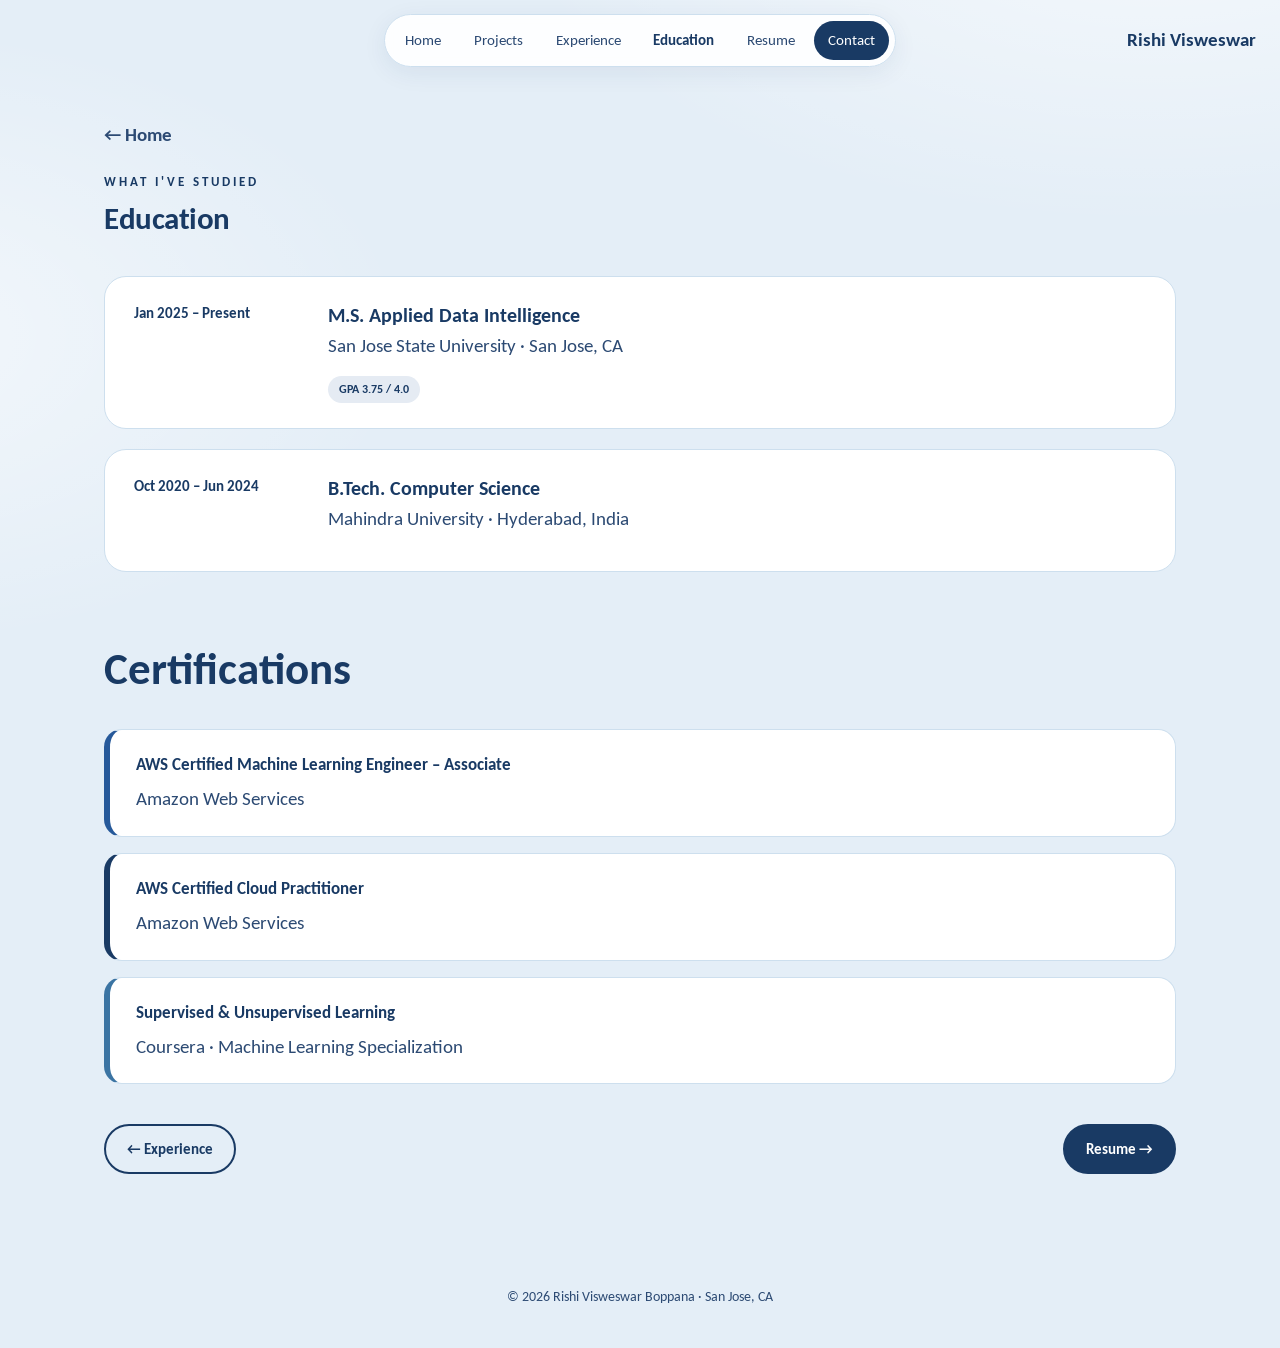
==== commit e32ce006: "Update site pages and styles, add profile photo and project images Co-Authored-By: Claude Opus 5.5 <" ====
--- a/education.html
+++ b/education.html
@@ -6,7 +6,7 @@
   <title>Education · Rishi Visweswar</title>
   <link rel="preconnect" href="https://fonts.googleapis.com" />
   <link rel="preconnect" href="https://fonts.gstatic.com" crossorigin />
-  <link href="https://fonts.googleapis.com/css2?family=Anton&family=Inter:wght@400;500;600;700&display=swap" rel="stylesheet" />
+  <link href="https://fonts.googleapis.com/css2?family=Carlito:ital,wght@0,400;0,700;1,400;1,700&display=swap" rel="stylesheet" />
   <link rel="stylesheet" href="style.css" />
 </head>
 <body>
@@ -40,8 +40,9 @@
   <section class="sec" style="padding-top:0">
     <h2 class="h2 fi" style="font-size:clamp(2rem,4vw,2.8rem)">Certifications</h2>
     <div class="blocks">
+      <div class="block c-blue fi"><h3>AWS Certified Machine Learning Engineer – Associate</h3><p>Amazon Web Services</p></div>
       <div class="block c-gold fi"><h3>AWS Certified Cloud Practitioner</h3><p>Amazon Web Services</p></div>
-      <div class="block c-green fi"><h3>Supervised &amp; Unsupervised Learning</h3><p>Coursera · Machine Learning Specialization</p></div>
+      <div class="block c-sky fi"><h3>Supervised &amp; Unsupervised Learning</h3><p>Coursera · Machine Learning Specialization</p></div>
     </div>
     <div class="next-row">
       <a class="btn btn-line" href="experience.html">← Experience</a>
--- a/style.css
+++ b/style.css
@@ -1,15 +1,16 @@
 *, *::before, *::after { box-sizing: border-box; margin: 0; padding: 0; }
 :root {
-  /* Three muted hues only: blue = trust, gold = grandeur, green = calm */
-  --bg: #f8f6f1; --card: #ffffff; --ink: #1b2a3a; --sub: #56626e; --line: #e6e1d6;
-  --blue:  #2c5282; --blue-l:  #eaf0f7;
-  --gold:  #8f6b22; --gold-l:  #f5eedd; --gold-soft: #c8a45c;
-  --green: #3f6e58; --green-l: #e8f0eb;
-  --display: 'Anton', 'Impact', sans-serif;
+  /* Blue-only palette: mid blue #4588c0, navy #26599a and shades of them.
+     (The --gold-* names are kept so old rules still work, but they now hold blues.) */
+  --bg: #e4eef7; --card: #ffffff; --ink: #193a64; --sub: #2c4a73; --line: #cddfee; --cream: #dceaf6;
+  --blue: #26599a; --blue-l: #e5ebf3; --navy: #193a64;
+  --sky:  #3b74a3; --sky-l:  #e5eef6; --sky-soft: #4588c0;
+  --gold: #193a64; --gold-l: #dceaf6; --gold-soft: #4588c0; --gold-deep: #26599a;
+  --display: Calibri, Carlito, 'Segoe UI', system-ui, sans-serif;
   --r: 22px;
 }
 html { scroll-behavior: smooth; }
-body { font-family: 'Inter', system-ui, -apple-system, sans-serif; background: var(--bg); color: var(--ink); line-height: 1.65; font-size: 17px; -webkit-font-smoothing: antialiased; }
+body { font-family: Calibri, Carlito, 'Segoe UI', system-ui, sans-serif; background: radial-gradient(1100px 600px at 90% -10%, rgba(255,255,255,.7), transparent 60%), radial-gradient(900px 520px at -10% 25%, rgba(255,255,255,.55), transparent 60%), var(--bg); color: var(--ink); line-height: 1.55; font-size: 19px; -webkit-font-smoothing: antialiased; }
 a { color: inherit; }
 img { max-width: 100%; }
 .wrap { max-width: 1120px; margin: 0 auto; padding: 0 1.5rem; }
@@ -17,52 +18,90 @@
 
 /* ── Header ── */
 .site-head { position: fixed; inset: 0 0 auto 0; z-index: 50; padding: 14px 1.5rem; display: flex; justify-content: center; pointer-events: none; }
-.pill { pointer-events: auto; display: flex; align-items: center; gap: .25rem; background: rgba(255,255,255,.9); backdrop-filter: blur(14px); -webkit-backdrop-filter: blur(14px); border: 1px solid var(--line); border-radius: 999px; padding: 6px; box-shadow: 0 6px 24px rgba(27,42,58,.06); }
+.pill { pointer-events: auto; display: flex; align-items: center; gap: .25rem; background: rgba(255,255,255,.9); backdrop-filter: blur(14px); -webkit-backdrop-filter: blur(14px); border: 1px solid var(--line); border-radius: 999px; padding: 6px; box-shadow: 0 6px 24px rgba(25,58,100,.07); }
 .pill a { text-decoration: none; font-size: .92rem; font-weight: 500; color: var(--sub); padding: .5rem .9rem; border-radius: 999px; white-space: nowrap; transition: background .2s, color .2s; }
-.pill a:hover { background: var(--blue-l); color: var(--blue); }
+.pill a:hover { background: var(--blue-l); color: var(--ink); }
 .pill a.active { color: var(--ink); font-weight: 700; }
 .pill .cta { background: var(--ink); color: #fff; display: inline-flex; align-items: center; gap: .5rem; }
 .pill .cta:hover { background: var(--blue); color: #fff; }
-.pill .dot { width: 8px; height: 8px; border-radius: 50%; background: var(--green); display: none; box-shadow: 0 0 0 0 rgba(63,110,88,.5); animation: ping 1.6s infinite; }
-.scrolled .pill .cta { background: var(--green-l); color: var(--green); }
+.pill .dot { width: 8px; height: 8px; border-radius: 50%; background: #0f2c52; display: none; box-shadow: 0 0 0 0 rgba(15,44,82,.5); animation: ping 1.6s infinite; }
+.scrolled .pill .cta { background: #dceaf6; color: #0f2c52; font-weight: 700; box-shadow: inset 0 0 0 2px #0f2c52; }
 .scrolled .pill .dot { display: inline-block; }
-.brand { pointer-events: auto; position: absolute; right: 1.5rem; top: 50%; transform: translateY(-50%); font-family: var(--display); font-size: 1.35rem; letter-spacing: .5px; text-decoration: none; text-transform: uppercase; }
-.brand span { color: var(--gold); }
-@keyframes ping { 70% { box-shadow: 0 0 0 8px rgba(63,110,88,0); } 100% { box-shadow: 0 0 0 0 rgba(63,110,88,0); } }
+.brand { pointer-events: auto; position: absolute; right: 1.5rem; top: 50%; transform: translateY(-50%); font-family: var(--display); font-size: 1.2rem; font-weight: 700; text-decoration: none;  }
+@keyframes ping { 70% { box-shadow: 0 0 0 8px rgba(59,116,163,0); } 100% { box-shadow: 0 0 0 0 rgba(59,116,163,0); } }
 
 /* ── Hero ── */
 /* hero is wider than .wrap so the profile card sits further left */
-.hero { width: min(1360px, calc(100vw - 3rem)); margin-left: calc(50% - min(680px, 50vw - 1.5rem)); min-height: 100vh; min-height: 100svh; display: grid; grid-template-columns: minmax(300px, 380px) 1fr; align-items: center; gap: clamp(2rem, 6vw, 5rem); padding: 96px 0 40px; }
-.big { font-family: var(--display); font-weight: 400; text-transform: uppercase; line-height: .92; font-size: clamp(3.2rem, 8vw, 7.5rem); letter-spacing: 1px; }
-.grad-text { background: linear-gradient(90deg, var(--gold), var(--gold-soft)); -webkit-background-clip: text; background-clip: text; color: transparent; }
-.profile { background: var(--card); border: 1px solid var(--line); border-radius: 28px; padding: 1.6rem; box-shadow: 0 30px 60px -30px rgba(44,82,130,.22); }
-.photo { position: relative; aspect-ratio: 5/4; border-radius: 22px; background: linear-gradient(150deg, #3b6a9e 0%, var(--blue) 50%, #1f3d63 100%); display: grid; place-items: center; margin-bottom: 1.3rem; }
-.photo .mono { font-family: var(--display); color: #fff; font-size: 6rem; line-height: 1; letter-spacing: 2px; }
-.photo img { position: absolute; inset: 0; width: 100%; height: 100%; object-fit: cover; object-position: center 25%; border-radius: inherit; }
-.hi { position: absolute; right: -18px; bottom: -18px; width: 78px; height: 78px; border-radius: 50%; background: var(--gold-soft); color: var(--ink); display: grid; place-items: center; font-size: 1.45rem; font-weight: 600; box-shadow: 0 10px 24px rgba(200,164,92,.35); animation: bob 3s ease-in-out infinite; }
-.hero-right .big { font-size: clamp(3rem, 6.5vw, 6.2rem); }
-.xp { list-style: none; margin-top: 2.2rem; position: relative; display: grid; gap: 1.3rem; padding-left: 1.8rem; }
-.xp::before { content: ''; position: absolute; left: 6px; top: 8px; bottom: 8px; width: 2px; background: linear-gradient(var(--blue), var(--gold-soft), var(--green)); border-radius: 2px; }
-.xp li { position: relative; display: grid; line-height: 1.35; }
+.hero { width: min(1360px, calc(100vw - 3rem)); margin-left: calc(50% - min(680px, 50vw - 1.5rem)); min-height: 100vh; min-height: 100svh; display: grid; grid-template-columns: minmax(300px, 380px) 1fr; align-items: center; gap: clamp(2rem, 6vw, 5rem); padding: 88px 0 32px; }
+.big { font-family: var(--display); font-weight: 700; line-height: 1.05; font-size: clamp(2.6rem, 6vw, 5.5rem); letter-spacing: -.5px; }
+/* all written content is dark blue */
+.grad-text, .brand span, .p-name span, .pcard.c-gold .num { color: var(--ink); }
+.profile { background: var(--card); border: 1px solid var(--line); border-radius: 28px; padding: 1.6rem; box-shadow: 0 30px 60px -30px rgba(38,89,154,.28); }
+.photo { position: relative; aspect-ratio: 1; border-radius: 22px; background: linear-gradient(150deg, var(--sky-soft) 0%, var(--blue) 55%, var(--navy) 100%); display: grid; place-items: center; margin-bottom: 1.1rem; box-shadow: 0 0 0 3px var(--card), 0 0 0 5px var(--gold-soft); }
+.photo .mono { font-family: var(--display); font-weight: 700; color: #fff; font-size: 6rem; line-height: 1; letter-spacing: 2px; }
+.photo img { position: absolute; inset: 0; width: 100%; height: 100%; object-fit: cover; object-position: center 5%; border-radius: inherit; }
+.hi { position: absolute; right: -18px; bottom: -18px; width: 78px; height: 78px; border-radius: 50%; background: var(--cream); border: 2px solid var(--gold-soft); color: var(--ink); display: grid; place-items: center; font-size: 1.45rem; font-weight: 600; box-shadow: 0 10px 24px rgba(69,136,192,.45); animation: bob 3s ease-in-out infinite; }
+.hero-right .big { font-size: clamp(2.2rem, 4vw, 3.6rem); }
+.xp { list-style: none; margin-top: 1.8rem; position: relative; display: grid; gap: .95rem; padding-left: 1.8rem; }
+.xp::before { content: ''; position: absolute; left: 6px; top: 8px; bottom: 8px; width: 2px; background: linear-gradient(var(--blue), var(--sky-soft), var(--gold-soft)); border-radius: 2px; }
+.xp li { position: relative; display: grid; line-height: 1.35; cursor: default;
+  /* grow from the dot so it stays on the line */
+  transform-origin: calc(-1.8rem + 7px) calc(.3rem + 7px);
+  transition: transform .45s cubic-bezier(.22,.61,.36,1); }
+/* wave: hovered item grows most, neighbours less */
+.xp li:hover { transform: scale(1.08); }
+.xp li:hover + li, .xp li:has(+ li:hover) { transform: scale(1.035); }
+.xp li:hover + li + li, .xp li:has(+ li + li:hover) { transform: scale(1.012); }
+.xp li strong { transition: color .3s; }
+.xp li:hover strong { color: #a67800; }
 .xp li::before { content: ''; position: absolute; left: calc(-1.8rem + 0px); top: .3rem; width: 14px; height: 14px; border-radius: 50%; background: var(--c); box-shadow: 0 0 0 4px var(--bg); }
-.xp .when { font-size: .8rem; font-weight: 700; color: var(--c); letter-spacing: .3px; }
-.xp strong { font-size: 1.08rem; }
-.xp .org { font-size: .9rem; color: var(--sub); }
-.xp-more { display: inline-block; margin-top: 1.4rem; font-weight: 600; color: var(--blue); text-decoration: none; }
+.xp .when { font-size: .98rem; font-weight: 700; color: var(--ink); letter-spacing: .3px; }
+.xp strong { font-size: 1.4rem; }
+.xp .org { font-size: 1.1rem; color: var(--sub); }
+/* plain text beside the title: same font, size and weight as the role title */
+/* hero: experience timeline and skills card side by side */
+.hero-top { display: grid; grid-template-columns: minmax(0, 1fr) minmax(320px, 370px); gap: 2.5rem; align-items: center; }
+.ct-grid { display: grid; grid-template-columns: 1fr 1fr; gap: .55rem; }
+.ct-btn { display: flex; align-items: center; gap: .5rem; min-width: 0; padding: .55rem .8rem; background: var(--card); color: var(--ink); border: 1px solid var(--line); border-radius: 14px; font-size: .92rem; font-weight: 600; text-decoration: none; box-shadow: 0 10px 24px -18px rgba(38,89,154,.5); }
+.ct-btn img, .ct-btn svg { flex-shrink: 0; width: 16px; height: 16px; }
+.ct-btn span { overflow-wrap: anywhere; line-height: 1.2; }
+.ct-btn:hover { border-color: var(--blue); }
+.ct-wide { grid-column: 1 / -1; }
+.overview { display: grid; grid-template-columns: 1fr 1fr; gap: .6rem; margin-top: 1rem; }
+.ov { text-align: center; padding: .4rem 0; }
+.ov b { display: block; font-size: 2.8rem; font-weight: 700; line-height: 1; color: var(--ink); }
+.ov span { display: block; margin-top: .4rem; font-size: 1.2rem; line-height: 1.2; color: var(--sub); }
+.hero-cols { display: grid; grid-template-columns: minmax(0, 1fr) minmax(320px, 370px); gap: 2.5rem; align-items: start; margin-top: 1.8rem; }
+.hero-cols .xp { margin-top: 0; }
+.skills { background: var(--card); border: 1px solid var(--line); border-radius: var(--r); padding: 1.3rem 1.4rem .6rem; box-shadow: 0 24px 48px -32px rgba(38,89,154,.35); }
+.skills h2 { font-size: 1.25rem; font-weight: 700; margin-bottom: .4rem; }
+.sk { border-bottom: 1px dashed var(--line); }
+.sk:last-child { border-bottom: 0; }
+.sk summary { display: flex; align-items: center; gap: .55rem; padding: .8rem 0; cursor: pointer; list-style: none; user-select: none; }
+.sk summary::-webkit-details-marker { display: none; }
+.sk-n { font-weight: 600; white-space: nowrap; }
+.sk-c { font-size: .82rem; color: var(--sub); }
+.sk-i { margin-left: auto; display: flex; align-items: center; gap: .45rem; }
+.sk-i img { width: 15px; height: 15px; }
+.sk-chev { flex-shrink: 0; width: 8px; height: 8px; margin: -3px .2rem 0 .3rem; border-right: 2px solid var(--blue); border-bottom: 2px solid var(--blue); transform: rotate(45deg); transition: transform .25s; }
+.sk[open] .sk-chev { transform: rotate(-135deg); margin-top: 3px; }
+.sk summary:hover .sk-n { color: #a67800; }
+.sk-chips { display: flex; flex-wrap: wrap; gap: .4rem; padding: 0 0 1rem; }
+@media (max-width: 520px) { .sk-i img:nth-child(n+4) { display: none; } }
+@media (max-width: 1250px) { .hero-top, .hero-cols { grid-template-columns: 1fr; } .hero-top { gap: 1.5rem; } .skills { max-width: 520px; } }
+.pill-tag { font: inherit; color: inherit; }
+.pill-tag::before { content: "· "; }
+.xp li.minor { line-height: 1.25; }
+.xp li.minor strong { font-size: .84rem; }
+.xp li.minor .when, .xp li.minor .org { font-size: .8rem; }
+.xp-more { display: inline-block; margin-top: 1.4rem; font-weight: 600; color: var(--ink); text-decoration: none; }
 .xp-more:hover { text-decoration: underline; }
 @keyframes bob { 50% { transform: translateY(-6px) rotate(-6deg); } }
-.p-name { font-family: var(--display); font-weight: 400; text-transform: uppercase; font-size: 2.1rem; line-height: 1; letter-spacing: .5px; }
-.p-name span { color: var(--gold); }
-.p-about { color: var(--sub); font-size: .95rem; margin: .6rem 0 1rem; }
-.school { display: flex; align-items: center; gap: .75rem; font-size: .9rem; line-height: 1.4; color: var(--sub); padding: .8rem; background: var(--blue-l); border-radius: 14px; }
+.p-name { font-family: var(--display); font-weight: 700; font-size: 1.8rem; line-height: 1.1; }
+.school { margin-top: .9rem; display: flex; align-items: center; gap: .75rem; font-size: .9rem; line-height: 1.4; color: var(--sub); padding: .8rem; background: var(--gold-l); border-radius: 14px; }
 .school strong { color: var(--ink); }
 .school img { width: 44px; height: 44px; object-fit: contain; flex-shrink: 0; }
-.gpa { display: inline-block; margin-top: .8rem; font-weight: 700; font-size: .85rem; color: var(--green); background: var(--green-l); padding: .3rem .85rem; border-radius: 999px; }
-.contact-list { list-style: none; margin-top: 1.1rem; padding-top: 1rem; border-top: 1px dashed var(--line); display: grid; gap: .5rem; font-size: .9rem; }
-.contact-list li { display: flex; align-items: center; gap: .6rem; color: var(--sub); min-width: 0; }
-.contact-list li > span { width: 28px; height: 28px; flex-shrink: 0; border-radius: 8px; background: var(--blue-l); color: var(--blue); display: grid; place-items: center; font-size: .78rem; font-weight: 700; }
-.contact-list a { color: var(--ink); text-decoration: none; font-weight: 500; overflow-wrap: anywhere; }
-.contact-list a:hover { color: var(--blue); text-decoration: underline; }
+.gpa { display: block; margin-top: .7rem; font-weight: 700; font-size: 1.2rem; letter-spacing: .3px; color: var(--ink); }
 .hero-btns { display: flex; gap: .7rem; flex-wrap: wrap; margin-top: 1.5rem; }
 .btn { display: inline-flex; align-items: center; gap: .45rem; padding: .7rem 1.3rem; border-radius: 999px; font-weight: 600; font-size: .95rem; text-decoration: none; border: 2px solid var(--ink); transition: transform .2s, background .2s, color .2s; }
 .btn:hover { transform: translateY(-2px); }
@@ -73,80 +112,134 @@
 
 /* ── Sections ── */
 .sec { padding: 4.5rem 0; }
-.eyebrow { font-weight: 700; font-size: .8rem; letter-spacing: 3px; text-transform: uppercase; color: var(--gold); margin-bottom: .6rem; }
-.h2 { font-family: var(--display); font-weight: 400; text-transform: uppercase; font-size: clamp(2.4rem, 5vw, 3.6rem); line-height: 1; margin-bottom: 2.2rem; }
+.eyebrow { font-weight: 700; font-size: .8rem; letter-spacing: 3px; text-transform: uppercase; color: var(--ink) !important; margin-bottom: .6rem; }
+.h2 { font-family: var(--display); font-weight: 700; font-size: clamp(2rem, 4vw, 3rem); line-height: 1.1; margin-bottom: 2.2rem; }
 
 /* ── Project cards ── */
 .proj-grid { display: grid; grid-template-columns: repeat(auto-fit, minmax(300px, 1fr)); gap: 1.2rem; }
 .pcard { --c: var(--blue); --cl: var(--blue-l); position: relative; display: flex; flex-direction: column; text-decoration: none; background: var(--card); border: 1px solid var(--line); border-radius: var(--r); padding: 1.6rem; overflow: hidden; transition: transform .25s, box-shadow .25s, border-color .25s; }
 .pcard::before { content: ''; position: absolute; inset: 0 0 auto 0; height: 6px; background: var(--c, var(--blue)); }
 .pcard:hover { transform: translateY(-5px); border-color: var(--c); box-shadow: 0 18px 40px -24px var(--c); }
-.pcard .num { font-family: var(--display); font-size: 2.6rem; line-height: 1; color: var(--c); }
+.p-thumb { display: block; max-width: none; width: calc(100% + 3.2rem); margin: -1.6rem -1.6rem 1.1rem; aspect-ratio: 16 / 9; object-fit: cover; object-position: top center; border-bottom: 1px solid var(--line); background: #fff; }
+.p-flow { display: flex; flex-wrap: wrap; align-content: center; justify-content: center; gap: .5rem .3rem; padding: 1.4rem 1.1rem 1rem; background-color: #fff; background-image: radial-gradient(var(--line) 1px, transparent 1px); background-size: 14px 14px; }
+.p-flow b { font-size: .8rem; font-weight: 700; padding: .3rem .65rem; border-radius: 999px; background: var(--cl); color: var(--ink); border: 1px solid var(--c); white-space: nowrap; }
+.p-flow { counter-reset: st; }
+.p-flow b::before { counter-increment: st; content: counter(st); margin-right: .4rem; opacity: .55; }
+.pcard .num { font-family: var(--display); font-weight: 700; font-size: 2.4rem; line-height: 1; color: var(--ink); }
 .pcard h3 { font-size: 1.2rem; line-height: 1.3; margin: .7rem 0 .45rem; }
 .pcard p { color: var(--sub); font-size: .95rem; flex: 1; }
-.pcard .more { margin-top: 1.1rem; font-weight: 600; font-size: .9rem; color: var(--c); }
+.pcard .more { margin-top: 1.1rem; font-weight: 600; font-size: .9rem; color: var(--ink); }
 .pcard:hover .more { text-decoration: underline; }
 .c-blue  { --c: var(--blue);  --cl: var(--blue-l); }
 .c-gold  { --c: var(--gold);  --cl: var(--gold-l); }
-.c-green { --c: var(--green); --cl: var(--green-l); }
+.c-sky   { --c: var(--sky);   --cl: var(--sky-l); }
 .chips { display: flex; flex-wrap: wrap; gap: .4rem; margin-top: 1rem; }
-.chip { font-size: .76rem; font-weight: 600; padding: .25rem .7rem; border-radius: 999px; background: var(--cl, var(--blue-l)); color: var(--c, var(--blue)); }
+.chip { font-size: .76rem; font-weight: 600; padding: .25rem .7rem; border-radius: 999px; background: var(--cl, var(--blue-l)); color: var(--ink); }
 
 /* ── Big tiles (Experience / Education) ── */
 .tiles { display: grid; grid-template-columns: repeat(auto-fit, minmax(280px, 1fr)); gap: 1.2rem; }
 .tile { display: flex; justify-content: space-between; align-items: flex-end; min-height: 200px; padding: 1.8rem; border-radius: var(--r); text-decoration: none; color: #fff; transition: transform .25s; }
 .tile:hover { transform: translateY(-4px); }
-.tile .t { font-family: var(--display); font-size: clamp(2.2rem, 4vw, 3rem); text-transform: uppercase; line-height: 1; }
+.tile .t { font-family: var(--display); font-weight: 700; font-size: clamp(1.8rem, 3.5vw, 2.6rem); line-height: 1.1; }
 .tile .s { opacity: .9; font-size: .95rem; margin-top: .4rem; }
 .tile .arrow { font-size: 2rem; line-height: 1; }
-.tile-exp { background: linear-gradient(135deg, var(--blue), #3b6a9e); }
-.tile-edu { background: linear-gradient(135deg, var(--green), #55866e); }
-
-/* ── Contact strip ── */
-.contact { background: var(--ink); color: #fff; border-radius: 28px; padding: clamp(2rem, 5vw, 3.5rem); display: flex; flex-wrap: wrap; gap: 1.5rem; align-items: center; justify-content: space-between; }
-.contact .big { font-size: clamp(2.2rem, 5vw, 3.6rem); }
-.contact .btn { border-color: #fff; color: #fff; }
-.contact .btn:hover { background: #fff; color: var(--ink); }
-.contact .btn-gold { background: var(--gold-soft); border-color: var(--gold-soft); color: var(--ink); }
+.tile-exp { background: linear-gradient(135deg, var(--blue), var(--navy)); }
+.tile-edu { background: linear-gradient(135deg, var(--sky), var(--blue)); }
+
+/* ── Contact (same fonts, cards and colours as the rest of the page) ── */
+.connect { padding: 3rem 0 4rem; }
+.connect .h2 { margin-bottom: 1rem; }
+.c-text { max-width: 44rem; color: var(--sub); margin-bottom: 2rem; }
+.c-grid { display: grid; grid-template-columns: repeat(auto-fill, minmax(300px, 1fr)); gap: 1.2rem; }
+.c-card { display: flex; align-items: center; gap: 1rem; padding: 1.3rem 1.4rem; background: var(--card); color: var(--ink); border: 1px solid var(--line); border-radius: var(--r); text-decoration: none; transition: transform .25s, box-shadow .25s, border-color .25s; }
+a.c-card:hover { transform: translateY(-4px); border-color: var(--blue); box-shadow: 0 18px 40px -24px var(--blue); }
+.c-ico { flex-shrink: 0; width: 46px; height: 46px; border-radius: 14px; background: var(--blue-l); color: var(--ink); display: grid; place-items: center; }
+.c-ico svg { width: 22px; height: 22px; }
+.c-body { display: grid; gap: .1rem; min-width: 0; flex: 1; }
+.c-body small { font-size: .74rem; font-weight: 700; letter-spacing: 2px; color: var(--ink); }
+.c-body b { font-size: 1.05rem; font-weight: 600; line-height: 1.3; overflow-wrap: break-word; }
+.c-body span { font-size: .92rem; color: var(--sub); }
+.c-arrow { color: var(--ink); font-size: 1.2rem; transition: transform .25s; }
+a.c-card:hover .c-arrow { transform: translateX(4px); }
+
 
 footer { text-align: center; color: var(--sub); font-size: .88rem; padding: 2.5rem 1rem; }
 
 /* ── Inner pages ── */
-.page-head { padding: 140px 0 2.5rem; }
-.page-head .big { font-size: clamp(3rem, 8vw, 6.5rem); }
+.page-head { padding: 120px 0 1.5rem; }
+.page-head .big { font-size: clamp(1.4rem, 2.6vw, 1.95rem); line-height: 1.1; }
 .page-head .lead { color: var(--sub); font-size: 1.1rem; max-width: 42rem; margin-top: 1rem; }
 .back { display: inline-block; margin-bottom: 1.4rem; text-decoration: none; font-weight: 600; color: var(--sub); }
-.back:hover { color: var(--blue); }
+.back:hover { color: var(--ink); }
 .meta { display: flex; flex-wrap: wrap; gap: .5rem; margin-top: 1.2rem; }
 .meta span { background: var(--card); border: 1px solid var(--line); border-radius: 999px; padding: .35rem .9rem; font-size: .88rem; font-weight: 500; }
 .blocks { display: grid; gap: 1rem; }
 .block { background: var(--card); border: 1px solid var(--line); border-left: 6px solid var(--c, var(--blue)); border-radius: 18px; padding: 1.4rem 1.6rem; }
-.block h3 { font-size: 1.05rem; margin-bottom: .35rem; color: var(--c, var(--blue)); }
+.block h3 { font-size: 1.05rem; margin-bottom: .35rem; color: var(--ink); }
 .block p { color: var(--sub); }
 .next-row { display: flex; justify-content: space-between; flex-wrap: wrap; gap: 1rem; margin-top: 2.5rem; }
+
+/* ── Technical project pages ── */
+.page-head .stats { margin-top: 1.4rem; }
+.sec.tight { padding: 2.2rem 0; }
+.sec-h { font-family: var(--display); font-weight: 700; font-size: clamp(1.2rem, 2vw, 1.5rem); line-height: 1; margin-bottom: 1rem; }
+.sec-h::after { content: ''; display: block; width: 48px; height: 4px; margin-top: .6rem; border-radius: 4px; background: var(--c, var(--blue)); }
+.shot-grid { display: grid; grid-template-columns: repeat(auto-fit, minmax(320px, 1fr)); gap: 1.2rem; }
+.shot img { display: block; width: 100%; height: auto; border-radius: var(--r); border: 1px solid var(--line); box-shadow: 0 24px 48px -28px rgba(25,58,100,.35); }
+.diagram { background-color: var(--card); background-image: radial-gradient(var(--line) 1px, transparent 1px); background-size: 18px 18px; border: 1px solid var(--line); border-radius: var(--r); padding: 1.4rem; }
+.flow { display: flex; align-items: stretch; }
+.stage { flex: 1 1 0; min-width: 0; display: flex; flex-direction: column; gap: .55rem; }
+.stage > small { font-size: .7rem; font-weight: 700; letter-spacing: 2px; text-transform: uppercase; color: var(--ink); }
+.node { background: var(--card); border: 1px solid var(--line); border-top: 3px solid var(--c, var(--blue)); border-radius: 14px; padding: .65rem .75rem; line-height: 1.3; box-shadow: 0 8px 20px -14px rgba(25,58,100,.3); }
+.node b { display: block; font-size: .88rem; font-weight: 600; overflow-wrap: break-word; }
+.node span { display: block; margin-top: .15rem; font-size: .78rem; color: var(--sub); }
+.flow .arrow { align-self: flex-start; margin-top: 2.35rem; flex: 0 0 auto; padding: 0 .35rem; color: var(--ink); font-size: 1.3rem; }
+.arch-img { display: block; background: #fff; border: 1px solid var(--line); border-radius: var(--r); overflow: hidden; box-shadow: 0 24px 48px -28px rgba(25,58,100,.35); transition: transform .25s; }
+.arch-img:hover { transform: translateY(-3px); }
+.arch-img img { display: block; width: 100%; height: auto; }
+.arch-img.narrow { max-width: 732px; }
+.arch-note { margin-top: .6rem; font-size: .85rem; color: var(--sub); }
+.steps { list-style: none; counter-reset: s; display: grid; gap: 1rem; }
+.step { counter-increment: s; position: relative; background: var(--card); border: 1px solid var(--line); border-radius: 18px; padding: 1.3rem 1.5rem 1.3rem 4.2rem; }
+.step::before { content: counter(s, decimal-leading-zero); position: absolute; left: 1.4rem; top: 1.2rem; font-family: var(--display); font-weight: 700; font-size: 1.7rem; line-height: 1; color: var(--ink); }
+.step h3 { font-size: 1.05rem; margin-bottom: .3rem; }
+.step p { color: var(--sub); }
+.stack { display: grid; grid-template-columns: repeat(auto-fit, minmax(240px, 1fr)); gap: 1rem; }
+.stack-g { background: var(--card); border: 1px solid var(--line); border-radius: 18px; padding: 1rem 1.2rem 1.2rem; }
+.stack-g small { font-size: .72rem; font-weight: 700; letter-spacing: 2px; text-transform: uppercase; color: var(--ink); }
+.stack-g .chips { margin-top: .6rem; }
 
 /* Timeline (experience) */
 .tl { display: grid; gap: 1.2rem; }
 .role { background: var(--card); border: 1px solid var(--line); border-radius: var(--r); padding: 1.6rem 1.8rem; display: grid; grid-template-columns: 170px 1fr; gap: 1.5rem; }
-.role .when { font-weight: 700; color: var(--c, var(--blue)); font-size: .92rem; }
+.role .when { font-weight: 700; color: var(--ink); font-size: .92rem; }
 .role h3 { font-size: 1.25rem; line-height: 1.3; }
 .role .org { color: var(--sub); font-weight: 500; margin: .15rem 0 .8rem; }
+.role .summary { color: var(--ink); font-weight: 500; margin: 0 0 .9rem; }
+.stats { display: flex; flex-wrap: wrap; gap: .4rem 1.8rem; margin: 0 0 1rem; padding: .7rem 1rem; background: #fff; border: 1px solid var(--line); border-radius: 14px; width: fit-content; max-width: 100%; }
+.stat { display: flex; align-items: baseline; gap: .5rem; }
+.stat b { font-family: var(--display); font-weight: 700; font-size: 1.6rem; line-height: 1; color: var(--ink); }
+.stat span { font-size: .88rem; color: var(--sub); }
+.role .chips { margin-top: 1rem; }
 .role ul { list-style: none; display: grid; gap: .45rem; }
 .role li { position: relative; padding-left: 1.2rem; color: var(--sub); font-size: .97rem; }
 .role li::before { content: ''; position: absolute; left: 0; top: .62em; width: 7px; height: 7px; border-radius: 50%; background: var(--c, var(--blue)); }
 
 /* Fade in */
-.fi { opacity: 0; transform: translateY(18px); transition: opacity .6s ease, transform .6s ease; }
+.fi { opacity: 0; transform: translateY(18px); transition: opacity .6s ease, transform .6s ease, color .25s ease; }
 .fi.vis { opacity: 1; transform: none; }
 
 /* ── Responsive ── */
 @media (max-width: 900px) {
+  .flow { flex-direction: column; }
+  .flow .arrow { transform: rotate(90deg); padding: .35rem 0; margin-top: 0; align-self: center; }
+  .stage { flex: none; }
   .hero { grid-template-columns: 1fr; padding-top: 130px; gap: 2.5rem; }
   .profile { max-width: 420px; width: 100%; margin: 0 auto; }
   .hero-right { text-align: left; }
 }
 @media (max-width: 760px) {
-  .site-head { flex-direction: column; align-items: stretch; gap: 8px; padding: 10px .75rem; background: rgba(248,246,241,.92); backdrop-filter: blur(12px); -webkit-backdrop-filter: blur(12px); pointer-events: auto; }
+  .site-head { flex-direction: column; align-items: stretch; gap: 8px; padding: 10px .75rem; background: rgba(228,238,247,.92); backdrop-filter: blur(12px); -webkit-backdrop-filter: blur(12px); pointer-events: auto; }
   .brand { position: static; transform: none; align-self: flex-end; font-size: 1.15rem; }
   .pill { overflow-x: auto; scrollbar-width: none; justify-content: space-between; }
   .pill::-webkit-scrollbar { display: none; }
@@ -161,3 +254,43 @@
   .fi { opacity: 1; transform: none; }
   html { scroll-behavior: auto; }
 }
+
+/* ── Hover: every button, icon, chip and card grows with a smooth ease (same feel as the experience timeline) ──
+   Kept last so it wins over the fade-in rules, and mouse-only so phones don't get stuck enlarged. */
+.btn, .ct-btn, .ov, .pill a, .brand, .back, .xp-more, .chip, .sk-i img, .sk summary, .stat, .node, .c-ico, .pcard, .tile, .c-card, .arch-img {
+  transition: opacity .6s ease, transform .35s cubic-bezier(.22,.61,.36,1), background .2s, color .2s, box-shadow .25s, border-color .25s;
+}
+.back, .xp-more, .sk summary, .stat { transform-origin: left center; }
+.node { position: relative; }
+@media (hover: hover) {
+  .btn:hover { transform: scale(1.08); }
+  .ct-btn:hover { transform: scale(1.06); }
+  .ov:hover { transform: scale(1.06); }
+  .pill a:hover { transform: scale(1.1); }
+  .brand:hover { transform: translateY(-50%) scale(1.08); }
+  .back:hover, .xp-more:hover { transform: scale(1.08); }
+  .chip:hover { transform: scale(1.12); }
+  .sk-i img:hover { transform: scale(1.3); }
+  .sk summary:hover { transform: scale(1.03); }
+  .stat:hover { transform: scale(1.08); }
+  .node:hover { transform: scale(1.07); z-index: 2; }
+  .pcard:hover { transform: translateY(-4px) scale(1.03); }
+  .tile:hover { transform: translateY(-4px) scale(1.03); }
+  a.c-card:hover { transform: translateY(-4px) scale(1.04); }
+  a.c-card:hover .c-ico { transform: scale(1.15); }
+  .arch-img:hover { transform: scale(1.015); }
+}
+@media (hover: hover) and (max-width: 760px) { .brand:hover { transform: scale(1.06); } }
+
+/* ── Hover: the text under the pointer turns golden (only that text) ──
+   Deeper gold on light backgrounds, lighter gold on dark blue ones. Mouse-only. */
+:where(h1, h2, h3, h4, p, li, b, strong, em, small, span, figcaption, footer) { transition: color .25s ease; }
+@media (hover: hover) {
+  :where(h1, h2, h3, h4, p, li, b, strong, em, small, span, figcaption, footer, .pill a, .back, .xp-more):hover,
+  .brand:hover, .brand:hover span { color: #a67800 !important; }
+  /* on dark blue: nav pill button, dark buttons, Experience / Education cards */
+  .pill .cta:hover, .pill .cta span:hover, .btn-dark:hover, .btn-line:hover,
+  .tile .t:hover, .tile .s:hover, .tile span:hover { color: #f0cf6a !important; }
+  /* the "Available to work" state is light blue, so use the deeper gold there */
+  .scrolled .pill .cta:hover, .scrolled .pill .cta span:hover { color: #a67800 !important; }
+}
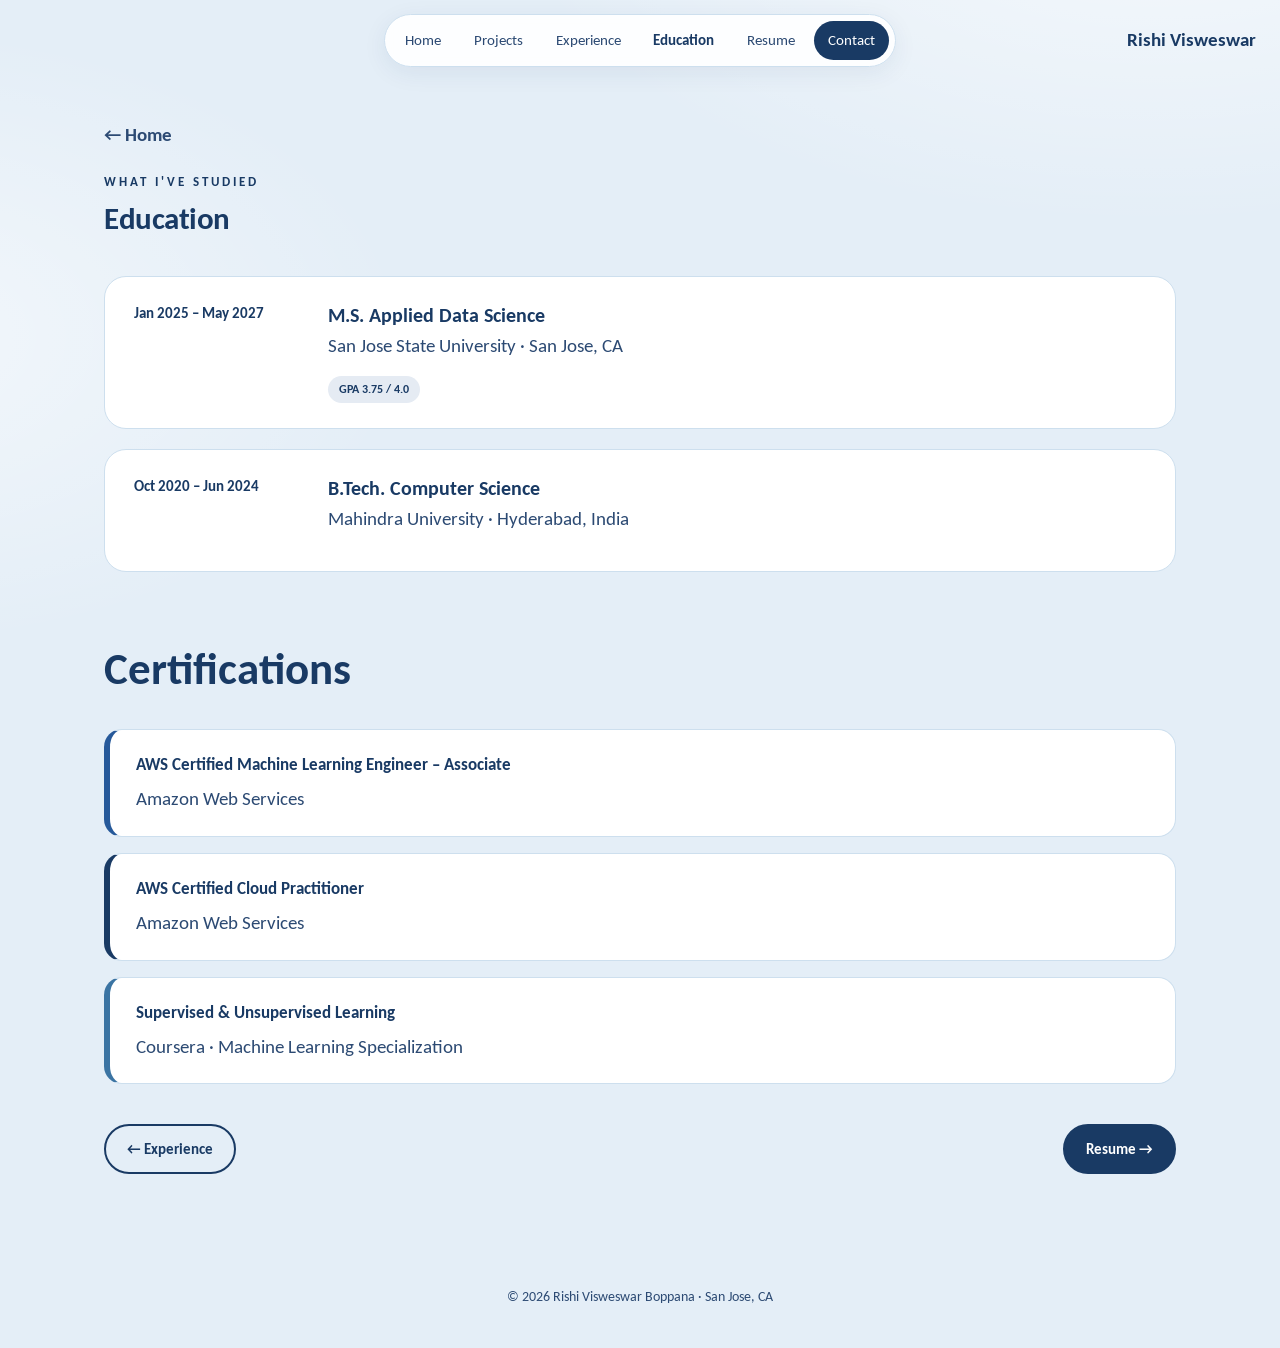
==== commit 33c80528: "Show resume PDF on Resume page, blue palette and hover polish, fix degree to Applied Data Science (M" ====
--- a/education.html
+++ b/education.html
@@ -7,7 +7,7 @@
   <link rel="preconnect" href="https://fonts.googleapis.com" />
   <link rel="preconnect" href="https://fonts.gstatic.com" crossorigin />
   <link href="https://fonts.googleapis.com/css2?family=Carlito:ital,wght@0,400;0,700;1,400;1,700&display=swap" rel="stylesheet" />
-  <link rel="stylesheet" href="style.css" />
+  <link rel="stylesheet" href="style.css?v=20261112b" />
 </head>
 <body>
 <main class="wrap">
@@ -20,9 +20,9 @@
   <section class="sec" style="padding-top:1rem">
     <div class="tl">
       <article class="role c-blue fi">
-        <div class="when">Jan 2025 – Present</div>
+        <div class="when">Jan 2025 – May 2027</div>
         <div>
-          <h3>M.S. Applied Data Intelligence</h3>
+          <h3>M.S. Applied Data Science</h3>
           <p class="org">San Jose State University · San Jose, CA</p>
           <div class="chips"><span class="chip">GPA 3.75 / 4.0</span></div>
         </div>
@@ -50,6 +50,6 @@
     </div>
   </section>
 </main>
-<script src="site.js"></script>
+<script src="site.js?v=20261112b"></script>
 </body>
 </html>
--- a/style.css
+++ b/style.css
@@ -198,6 +198,8 @@
 .arch-img:hover { transform: translateY(-3px); }
 .arch-img img { display: block; width: 100%; height: auto; }
 .arch-img.narrow { max-width: 732px; }
+.pdf-frame { max-width: 880px; margin: 0 auto; aspect-ratio: 8.5 / 11; background: #fff; border: 1px solid var(--line); border-radius: var(--r); overflow: hidden; box-shadow: 0 24px 48px -28px rgba(25,58,100,.35); }
+.pdf-frame iframe { display: block; width: 100%; height: 100%; border: 0; }
 .arch-note { margin-top: .6rem; font-size: .85rem; color: var(--sub); }
 .steps { list-style: none; counter-reset: s; display: grid; gap: 1rem; }
 .step { counter-increment: s; position: relative; background: var(--card); border: 1px solid var(--line); border-radius: 18px; padding: 1.3rem 1.5rem 1.3rem 4.2rem; }
